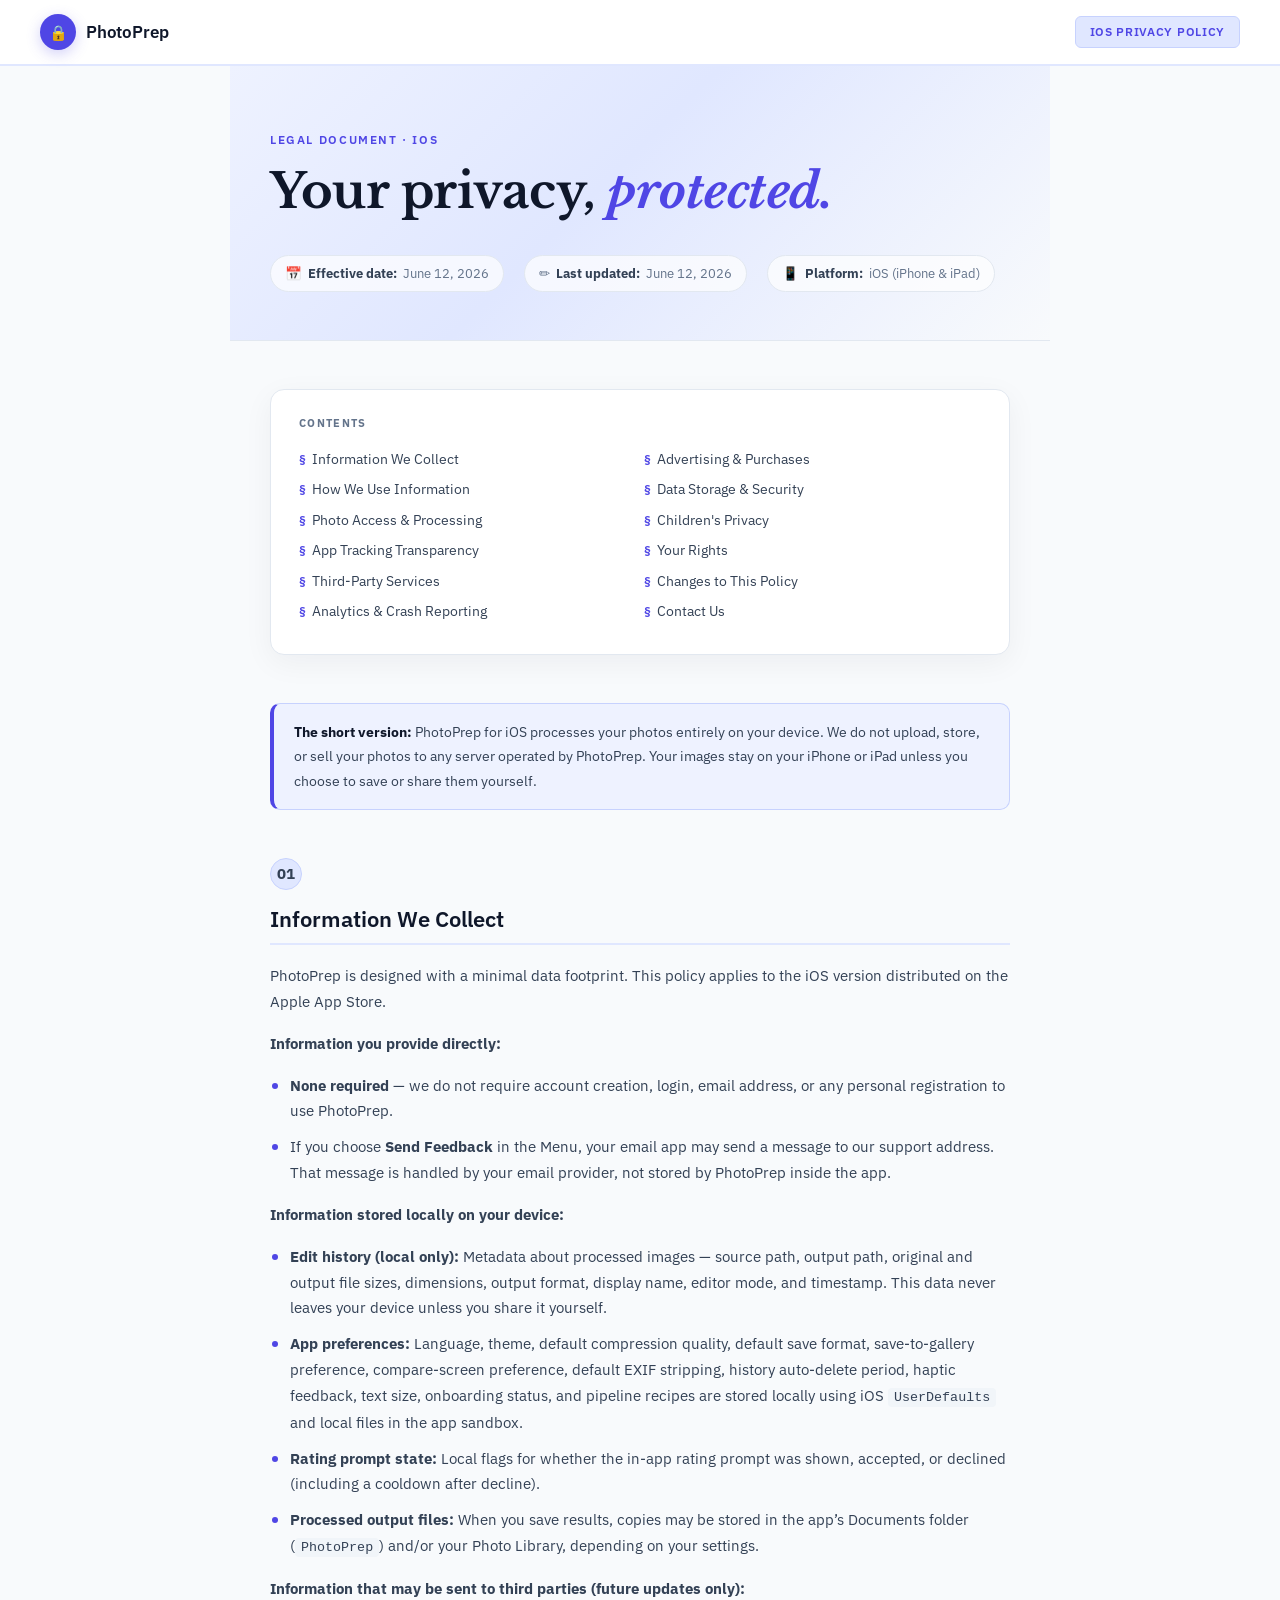
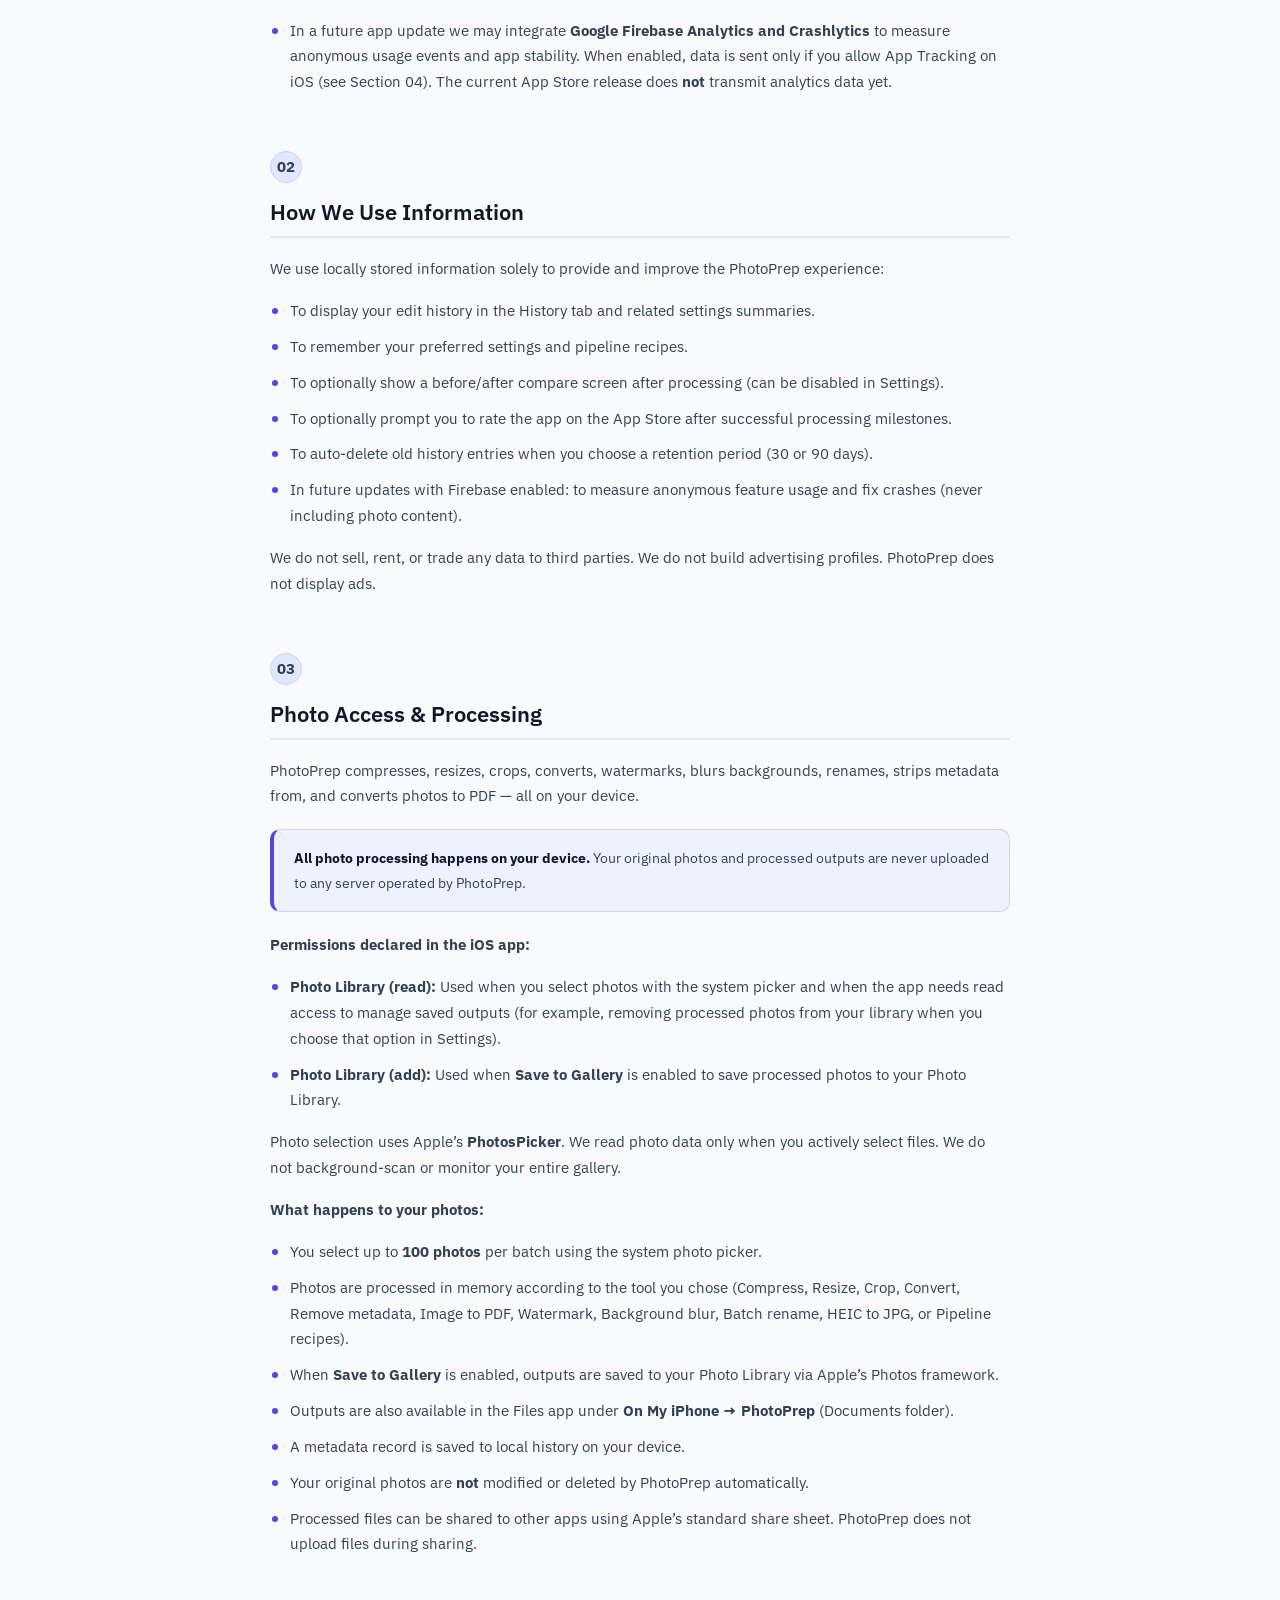
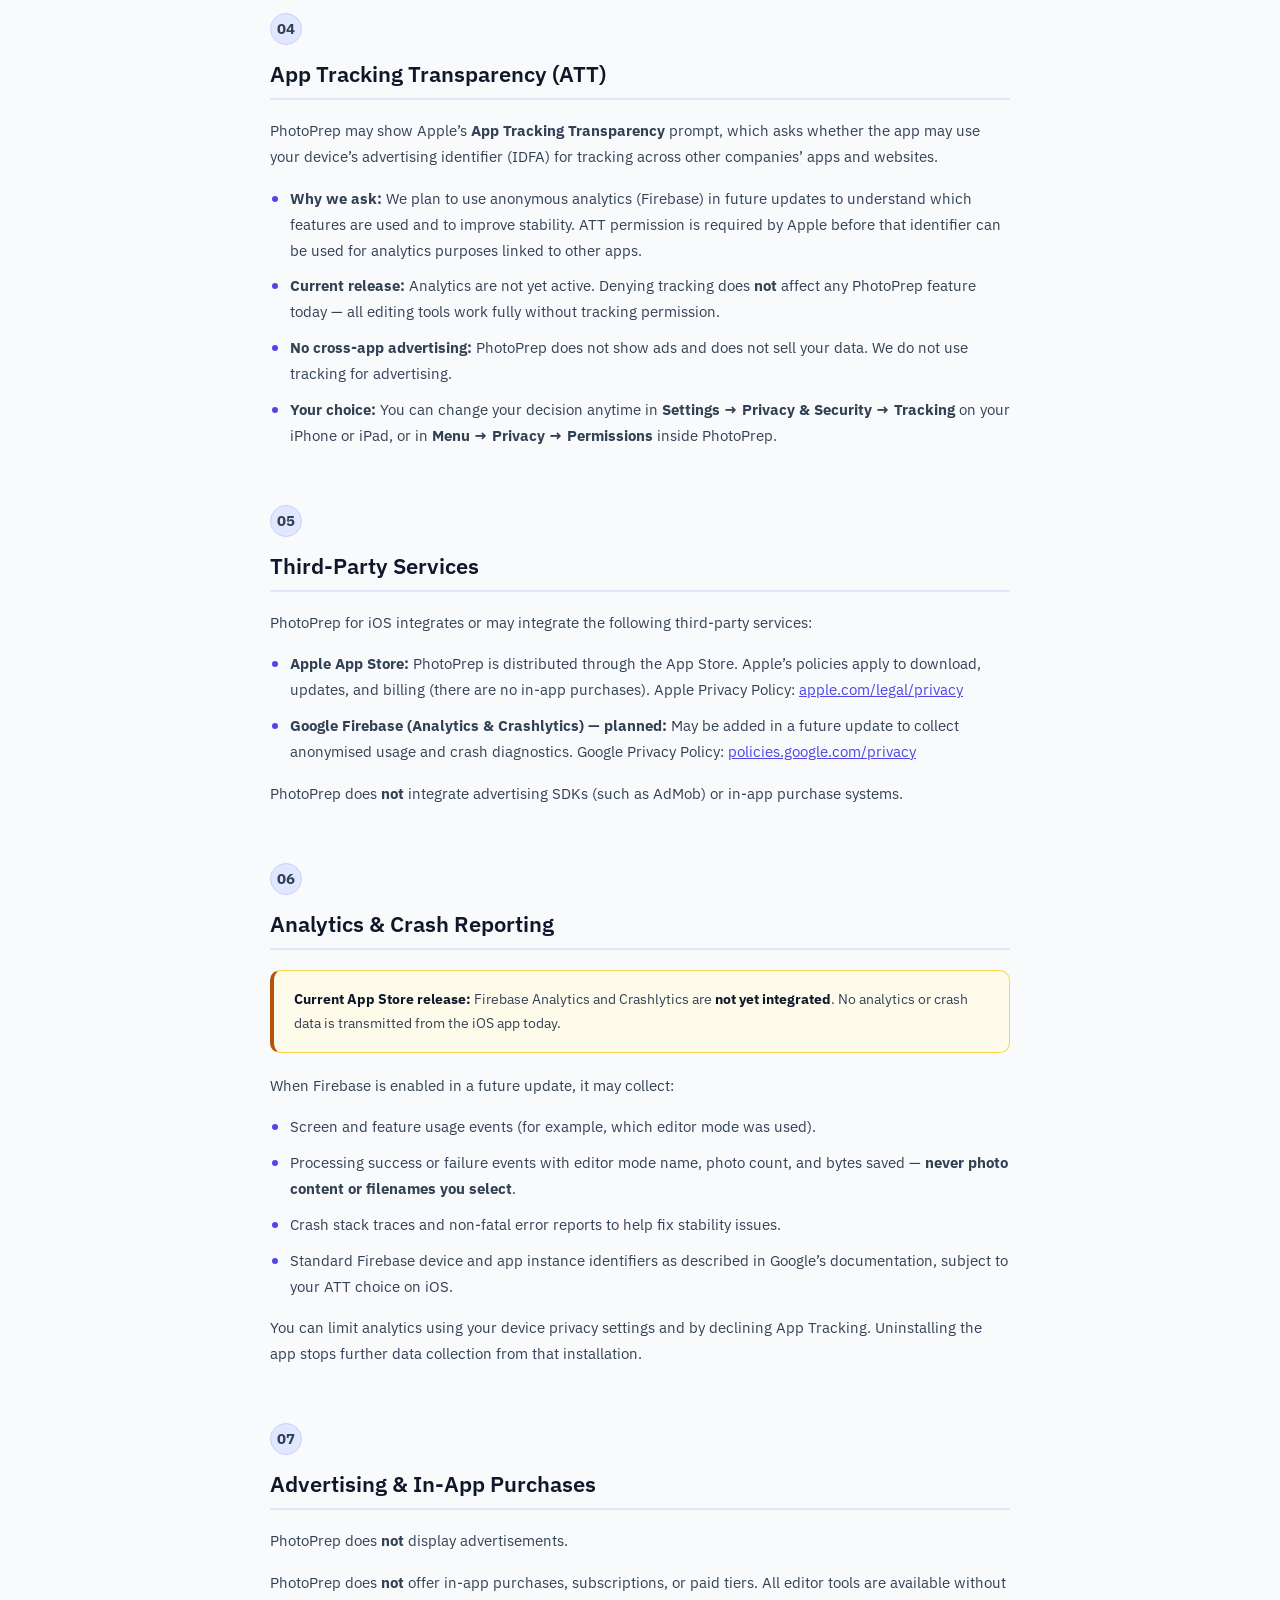
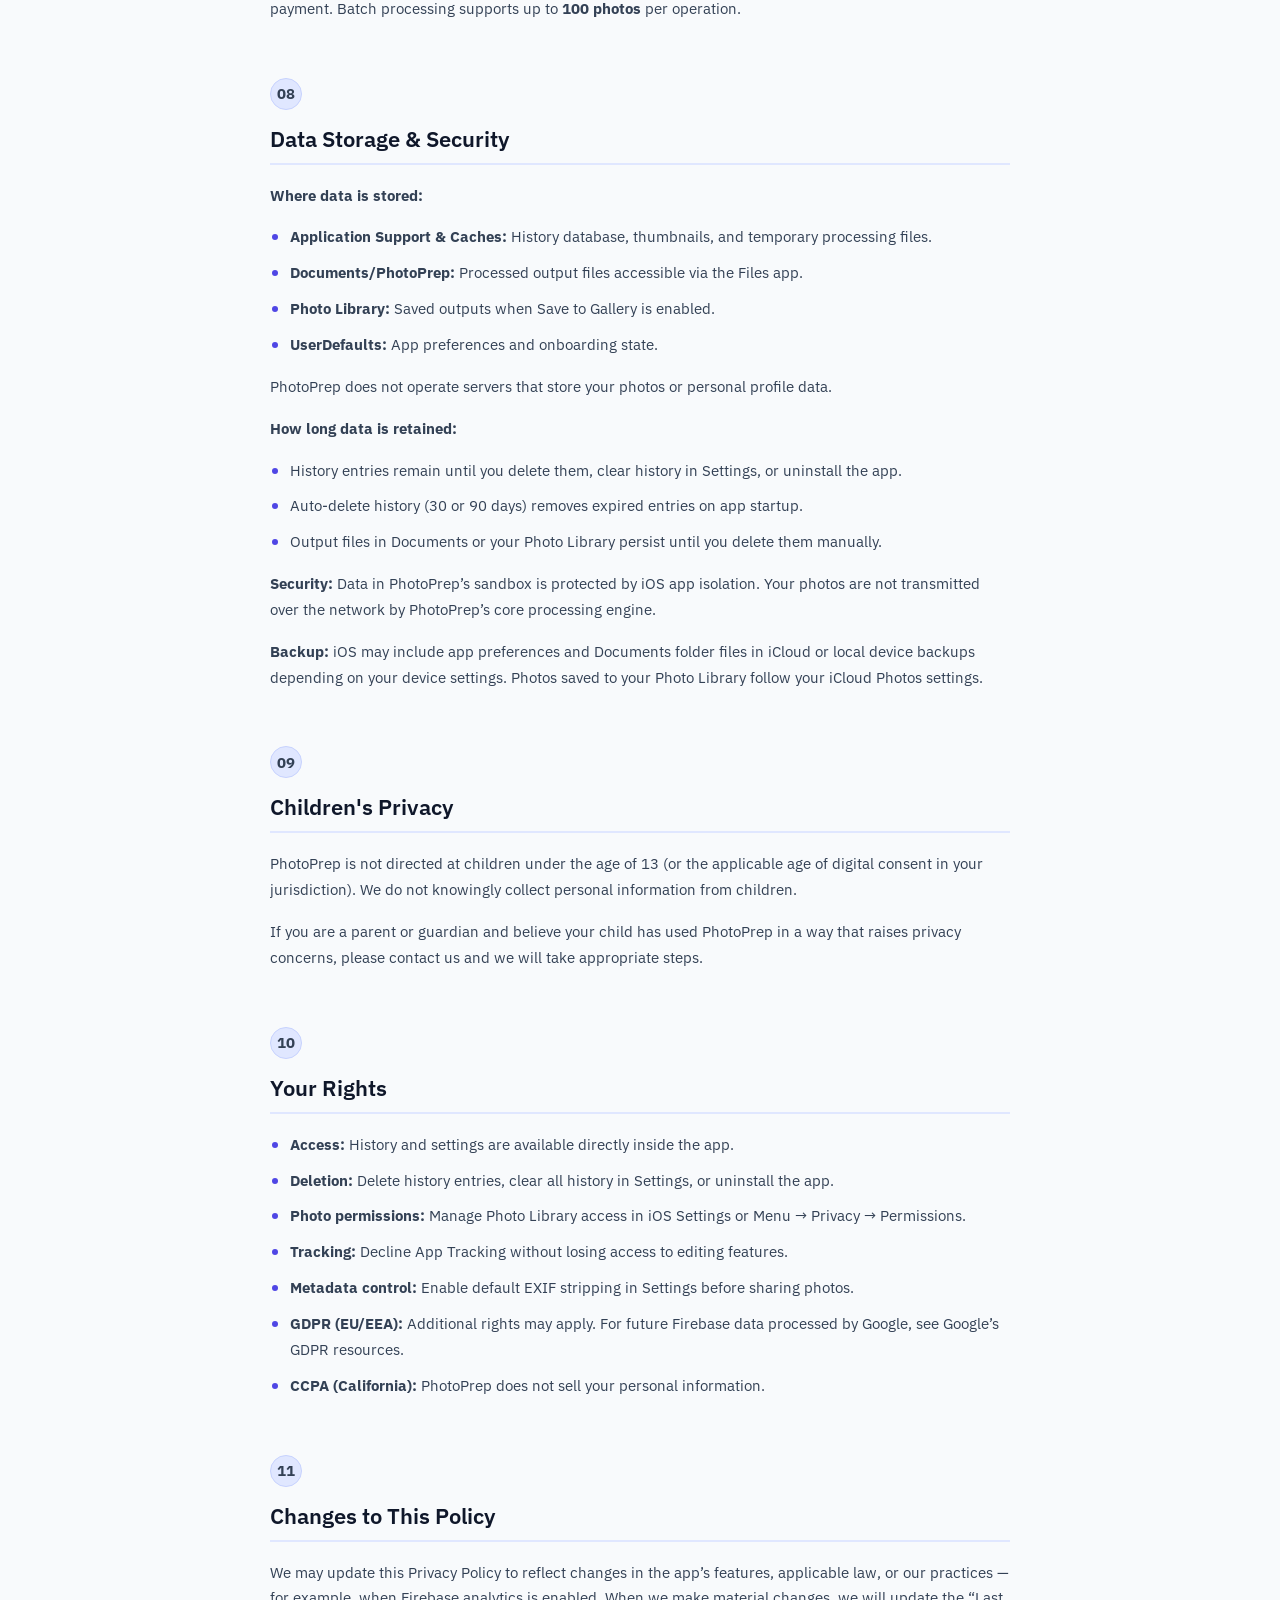
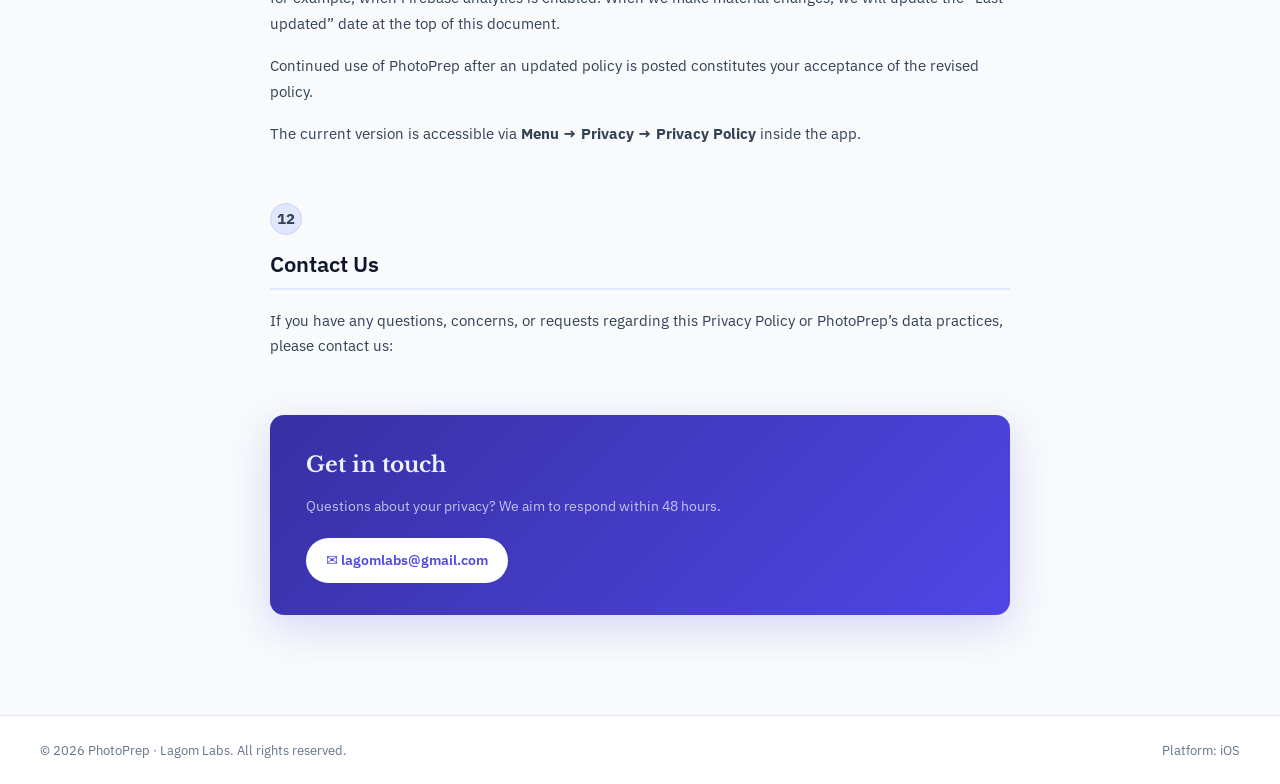
==== photoprep-ios-privacy-policy.html @ 818d5449 "Add PhotoPrep iOS privacy policy for GitHub Pages. Public legal docs repo so App Store reviewers can" ====
<!DOCTYPE html>
<html lang="en">
<head>
<meta charset="UTF-8">
<meta name="viewport" content="width=device-width, initial-scale=1.0">
<title>Privacy Policy — PhotoPrep (iOS)</title>
<link rel="preconnect" href="https://fonts.googleapis.com">
<link href="https://fonts.googleapis.com/css2?family=Libre+Baskerville:ital,wght@0,400;0,700;1,400&family=IBM+Plex+Sans:wght@300;400;500;600&display=swap" rel="stylesheet">
<style>
  :root {
    --ink:       #0f172a;
    --ink-mid:   #334155;
    --ink-soft:  #64748b;
    --paper:     #f8fafc;
    --paper-mid: #ffffff;
    --accent:    #4f46e5;
    --accent-soft: #e0e7ff;
    --accent-2:  #b45309;
    --rule:      #e2e8f0;
    --hero-bg:   linear-gradient(135deg, #eef2ff 0%, #e0e7ff 45%, #f8fafc 100%);
    --serif: 'Libre Baskerville', Georgia, serif;
    --sans:  'IBM Plex Sans', system-ui, sans-serif;
  }

  *, *::before, *::after { box-sizing: border-box; margin: 0; padding: 0; }
  html { scroll-behavior: smooth; }
  body {
    font-family: var(--sans);
    background: var(--paper);
    color: var(--ink);
    line-height: 1.7;
    font-size: 16px;
    overflow-x: hidden;
  }

  header {
    position: sticky; top: 0; z-index: 100;
    background: rgba(255,255,255,0.94);
    backdrop-filter: blur(10px);
    border-bottom: 2px solid var(--accent-soft);
    padding: 14px 40px;
    display: flex; align-items: center; justify-content: space-between;
  }

  .logo {
    display: flex; align-items: center; gap: 10px;
    text-decoration: none; color: var(--ink);
  }
  .logo-mark {
    width: 36px; height: 36px; border-radius: 50%;
    background: var(--accent);
    display: flex; align-items: center; justify-content: center;
    color: #fff; font-size: 15px; line-height: 1;
    box-shadow: 0 4px 14px rgba(79, 70, 229, 0.25);
  }
  .logo-text {
    font-size: 1.05rem;
    font-weight: 600;
    letter-spacing: -.01em;
  }
  .doc-badge {
    font-size: .72rem;
    font-weight: 600;
    letter-spacing: .06em;
    text-transform: uppercase;
    color: var(--accent);
    background: var(--accent-soft);
    border: 1px solid #c7d2fe;
    padding: 5px 14px;
    border-radius: 6px;
  }

  .hero {
    padding: 64px 40px 48px;
    max-width: 820px;
    margin: 0 auto;
    background: var(--hero-bg);
    border-bottom: 1px solid var(--rule);
  }
  .hero-eyebrow {
    font-size: .72rem;
    font-weight: 600;
    letter-spacing: .14em;
    text-transform: uppercase;
    color: var(--accent);
    margin-bottom: 14px;
  }
  .hero h1 {
    font-family: var(--serif);
    font-size: clamp(2rem, 4.5vw, 3rem);
    line-height: 1.15;
    letter-spacing: -.01em;
    color: var(--ink);
    margin-bottom: 18px;
    max-width: 20ch;
  }
  .hero h1 em { font-style: italic; color: var(--accent); }
  .hero-meta {
    display: flex; gap: 20px; flex-wrap: wrap;
    font-size: .84rem;
    color: var(--ink-soft);
    padding-top: 18px;
    margin-top: 8px;
  }
  .hero-meta span {
    display: flex; align-items: center; gap: 6px;
    background: rgba(255,255,255,0.7);
    border: 1px solid var(--rule);
    border-radius: 999px;
    padding: 6px 14px;
  }
  .hero-meta strong { color: var(--ink-mid); }

  .page-wrap {
    max-width: 820px;
    margin: 0 auto;
    padding: 48px 40px 100px;
  }

  .quick-nav {
    background: var(--paper-mid);
    border: 1px solid var(--rule);
    border-radius: 14px;
    padding: 24px 28px;
    margin-bottom: 48px;
    box-shadow: 0 8px 30px rgba(15, 23, 42, 0.05);
  }
  .quick-nav-title {
    font-size: .7rem;
    font-weight: 700;
    letter-spacing: .12em;
    text-transform: uppercase;
    color: var(--ink-soft);
    margin-bottom: 14px;
  }
  .quick-nav ol { list-style: none; columns: 2; gap: 8px; }
  .quick-nav li { margin-bottom: 6px; }
  .quick-nav a {
    font-size: .9rem;
    color: var(--ink-mid);
    text-decoration: none;
    display: flex; align-items: center; gap: 6px;
  }
  .quick-nav a::before {
    content: '§';
    font-size: .75rem;
    font-weight: 700;
    color: var(--accent);
  }
  .quick-nav a:hover { color: var(--accent); }

  .section { margin-bottom: 56px; }
  .section-number {
    display: inline-flex;
    align-items: center;
    justify-content: center;
    width: 2rem; height: 2rem;
    border-radius: 50%;
    font-size: .72rem;
    font-weight: 700;
    color: var(--accent);
    background: var(--accent-soft);
    border: 1px solid #c7d2fe;
    margin-bottom: 12px;
  }
  .section h2 {
    font-size: 1.35rem;
    font-weight: 600;
    line-height: 1.25;
    margin-bottom: 18px;
    color: var(--ink);
    padding-bottom: 10px;
    border-bottom: 2px solid var(--accent-soft);
  }
  .section p {
    color: var(--ink-mid);
    margin-bottom: 16px;
    font-size: .95rem;
  }
  .section ul, .section ol {
    margin: 12px 0 16px 0;
    padding-left: 0;
    list-style: none;
  }
  .section ul li, .section ol li {
    position: relative;
    padding-left: 20px;
    margin-bottom: 10px;
    color: var(--ink-mid);
    font-size: .95rem;
  }
  .section ul li::before {
    content: '';
    position: absolute; left: 2px; top: 10px;
    width: 6px; height: 6px;
    background: var(--accent);
    border-radius: 50%;
  }
  .section code {
    background: #f1f5f9;
    padding: 2px 6px;
    border-radius: 4px;
    font-size: 0.88em;
    word-break: break-word;
  }
  .section a { color: var(--accent); }

  .callout {
    border: 1px solid #c7d2fe;
    border-left: 4px solid var(--accent);
    background: #eef2ff;
    border-radius: 10px;
    padding: 16px 20px;
    margin: 20px 0;
  }
  .callout p { margin: 0; font-size: .9rem; color: var(--ink-mid); }
  .callout strong { color: var(--ink); }
  .callout-warn {
    border-color: #fcd34d;
    border-left-color: var(--accent-2);
    background: #fffbeb;
  }

  .contact-card {
    background: linear-gradient(135deg, #3730a3 0%, #4f46e5 100%);
    color: #eef2ff;
    border-radius: 14px;
    padding: 32px 36px;
    margin-top: 48px;
    box-shadow: 0 12px 40px rgba(79, 70, 229, 0.2);
  }
  .contact-card h3 {
    font-family: var(--serif);
    font-size: 1.35rem;
    margin-bottom: 10px;
  }
  .contact-card p { color: rgba(238,242,255,.75); font-size: .9rem; margin-bottom: 20px; }
  .contact-card a {
    display: inline-flex; align-items: center; gap: 8px;
    background: #fff;
    color: var(--accent);
    text-decoration: none;
    padding: 10px 20px;
    border-radius: 999px;
    font-weight: 600; font-size: .9rem;
  }

  footer {
    border-top: 1px solid var(--rule);
    background: #fff;
    padding: 24px 40px;
    display: flex; align-items: center; justify-content: space-between;
    flex-wrap: wrap; gap: 12px;
    font-size: .8rem;
    color: var(--ink-soft);
  }
  footer a { color: var(--accent); text-decoration: none; font-weight: 500; }

  @media (max-width: 600px) {
    header, .hero, footer { padding-left: 20px; padding-right: 20px; }
    .page-wrap { padding: 0 20px 80px; }
    .quick-nav ol { columns: 1; }
  }
</style>
</head>
<body>

<header>
  <a class="logo" href="index.html">
    <div class="logo-mark" aria-hidden="true">🔒</div>
    <span class="logo-text">PhotoPrep</span>
  </a>
  <span class="doc-badge">iOS Privacy Policy</span>
</header>

<div class="hero">
  <p class="hero-eyebrow">Legal Document · iOS</p>
  <h1>Your privacy, <em>protected.</em></h1>
  <div class="hero-meta">
    <span>📅 <strong>Effective date:</strong> June 12, 2026</span>
    <span>✏️ <strong>Last updated:</strong> June 12, 2026</span>
    <span>📱 <strong>Platform:</strong> iOS (iPhone &amp; iPad)</span>
  </div>
</div>

<div class="page-wrap">

  <nav class="quick-nav" aria-label="Page contents">
    <p class="quick-nav-title">Contents</p>
    <ol>
      <li><a href="#s1">Information We Collect</a></li>
      <li><a href="#s2">How We Use Information</a></li>
      <li><a href="#s3">Photo Access &amp; Processing</a></li>
      <li><a href="#s4">App Tracking Transparency</a></li>
      <li><a href="#s5">Third-Party Services</a></li>
      <li><a href="#s6">Analytics &amp; Crash Reporting</a></li>
      <li><a href="#s7">Advertising &amp; Purchases</a></li>
      <li><a href="#s8">Data Storage &amp; Security</a></li>
      <li><a href="#s9">Children's Privacy</a></li>
      <li><a href="#s10">Your Rights</a></li>
      <li><a href="#s11">Changes to This Policy</a></li>
      <li><a href="#s12">Contact Us</a></li>
    </ol>
  </nav>

  <div class="callout" style="margin-bottom:48px">
    <p><strong>The short version:</strong> PhotoPrep for iOS processes your photos entirely on your device. We do not upload, store, or sell your photos to any server operated by PhotoPrep. Your images stay on your iPhone or iPad unless you choose to save or share them yourself.</p>
  </div>

  <section class="section" id="s1">
    <p class="section-number">01</p>
    <h2>Information We Collect</h2>
    <p>PhotoPrep is designed with a minimal data footprint. This policy applies to the iOS version distributed on the Apple App Store.</p>

    <p><strong>Information you provide directly:</strong></p>
    <ul>
      <li><strong>None required</strong> — we do not require account creation, login, email address, or any personal registration to use PhotoPrep.</li>
      <li>If you choose <strong>Send Feedback</strong> in the Menu, your email app may send a message to our support address. That message is handled by your email provider, not stored by PhotoPrep inside the app.</li>
    </ul>

    <p><strong>Information stored locally on your device:</strong></p>
    <ul>
      <li><strong>Edit history (local only):</strong> Metadata about processed images — source path, output path, original and output file sizes, dimensions, output format, display name, editor mode, and timestamp. This data never leaves your device unless you share it yourself.</li>
      <li><strong>App preferences:</strong> Language, theme, default compression quality, default save format, save-to-gallery preference, compare-screen preference, default EXIF stripping, history auto-delete period, haptic feedback, text size, onboarding status, and pipeline recipes are stored locally using iOS <code>UserDefaults</code> and local files in the app sandbox.</li>
      <li><strong>Rating prompt state:</strong> Local flags for whether the in-app rating prompt was shown, accepted, or declined (including a cooldown after decline).</li>
      <li><strong>Processed output files:</strong> When you save results, copies may be stored in the app’s Documents folder (<code>PhotoPrep</code>) and/or your Photo Library, depending on your settings.</li>
    </ul>

    <p><strong>Information that may be sent to third parties (future updates only):</strong></p>
    <ul>
      <li>In a future app update we may integrate <strong>Google Firebase Analytics and Crashlytics</strong> to measure anonymous usage events and app stability. When enabled, data is sent only if you allow App Tracking on iOS (see Section 04). The current App Store release does <strong>not</strong> transmit analytics data yet.</li>
    </ul>
  </section>

  <section class="section" id="s2">
    <p class="section-number">02</p>
    <h2>How We Use Information</h2>
    <p>We use locally stored information solely to provide and improve the PhotoPrep experience:</p>
    <ul>
      <li>To display your edit history in the History tab and related settings summaries.</li>
      <li>To remember your preferred settings and pipeline recipes.</li>
      <li>To optionally show a before/after compare screen after processing (can be disabled in Settings).</li>
      <li>To optionally prompt you to rate the app on the App Store after successful processing milestones.</li>
      <li>To auto-delete old history entries when you choose a retention period (30 or 90 days).</li>
      <li>In future updates with Firebase enabled: to measure anonymous feature usage and fix crashes (never including photo content).</li>
    </ul>
    <p>We do not sell, rent, or trade any data to third parties. We do not build advertising profiles. PhotoPrep does not display ads.</p>
  </section>

  <section class="section" id="s3">
    <p class="section-number">03</p>
    <h2>Photo Access &amp; Processing</h2>
    <p>PhotoPrep compresses, resizes, crops, converts, watermarks, blurs backgrounds, renames, strips metadata from, and converts photos to PDF — all on your device.</p>

    <div class="callout">
      <p><strong>All photo processing happens on your device.</strong> Your original photos and processed outputs are never uploaded to any server operated by PhotoPrep.</p>
    </div>

    <p><strong>Permissions declared in the iOS app:</strong></p>
    <ul>
      <li><strong>Photo Library (read):</strong> Used when you select photos with the system picker and when the app needs read access to manage saved outputs (for example, removing processed photos from your library when you choose that option in Settings).</li>
      <li><strong>Photo Library (add):</strong> Used when <strong>Save to Gallery</strong> is enabled to save processed photos to your Photo Library.</li>
    </ul>
    <p>Photo selection uses Apple’s <strong>PhotosPicker</strong>. We read photo data only when you actively select files. We do not background-scan or monitor your entire gallery.</p>

    <p><strong>What happens to your photos:</strong></p>
    <ul>
      <li>You select up to <strong>100 photos</strong> per batch using the system photo picker.</li>
      <li>Photos are processed in memory according to the tool you chose (Compress, Resize, Crop, Convert, Remove metadata, Image to PDF, Watermark, Background blur, Batch rename, HEIC to JPG, or Pipeline recipes).</li>
      <li>When <strong>Save to Gallery</strong> is enabled, outputs are saved to your Photo Library via Apple’s Photos framework.</li>
      <li>Outputs are also available in the Files app under <strong>On My iPhone → PhotoPrep</strong> (Documents folder).</li>
      <li>A metadata record is saved to local history on your device.</li>
      <li>Your original photos are <strong>not</strong> modified or deleted by PhotoPrep automatically.</li>
      <li>Processed files can be shared to other apps using Apple’s standard share sheet. PhotoPrep does not upload files during sharing.</li>
    </ul>
  </section>

  <section class="section" id="s4">
    <p class="section-number">04</p>
    <h2>App Tracking Transparency (ATT)</h2>
    <p>PhotoPrep may show Apple’s <strong>App Tracking Transparency</strong> prompt, which asks whether the app may use your device’s advertising identifier (IDFA) for tracking across other companies’ apps and websites.</p>
    <ul>
      <li><strong>Why we ask:</strong> We plan to use anonymous analytics (Firebase) in future updates to understand which features are used and to improve stability. ATT permission is required by Apple before that identifier can be used for analytics purposes linked to other apps.</li>
      <li><strong>Current release:</strong> Analytics are not yet active. Denying tracking does <strong>not</strong> affect any PhotoPrep feature today — all editing tools work fully without tracking permission.</li>
      <li><strong>No cross-app advertising:</strong> PhotoPrep does not show ads and does not sell your data. We do not use tracking for advertising.</li>
      <li><strong>Your choice:</strong> You can change your decision anytime in <strong>Settings → Privacy &amp; Security → Tracking</strong> on your iPhone or iPad, or in <strong>Menu → Privacy → Permissions</strong> inside PhotoPrep.</li>
    </ul>
  </section>

  <section class="section" id="s5">
    <p class="section-number">05</p>
    <h2>Third-Party Services</h2>
    <p>PhotoPrep for iOS integrates or may integrate the following third-party services:</p>
    <ul>
      <li><strong>Apple App Store:</strong> PhotoPrep is distributed through the App Store. Apple’s policies apply to download, updates, and billing (there are no in-app purchases). Apple Privacy Policy: <a href="https://www.apple.com/legal/privacy/" target="_blank" rel="noopener">apple.com/legal/privacy</a></li>
      <li><strong>Google Firebase (Analytics &amp; Crashlytics) — planned:</strong> May be added in a future update to collect anonymised usage and crash diagnostics. Google Privacy Policy: <a href="https://policies.google.com/privacy" target="_blank" rel="noopener">policies.google.com/privacy</a></li>
    </ul>
    <p>PhotoPrep does <strong>not</strong> integrate advertising SDKs (such as AdMob) or in-app purchase systems.</p>
  </section>

  <section class="section" id="s6">
    <p class="section-number">06</p>
    <h2>Analytics &amp; Crash Reporting</h2>
    <div class="callout callout-warn">
      <p><strong>Current App Store release:</strong> Firebase Analytics and Crashlytics are <strong>not yet integrated</strong>. No analytics or crash data is transmitted from the iOS app today.</p>
    </div>
    <p>When Firebase is enabled in a future update, it may collect:</p>
    <ul>
      <li>Screen and feature usage events (for example, which editor mode was used).</li>
      <li>Processing success or failure events with editor mode name, photo count, and bytes saved — <strong>never photo content or filenames you select</strong>.</li>
      <li>Crash stack traces and non-fatal error reports to help fix stability issues.</li>
      <li>Standard Firebase device and app instance identifiers as described in Google’s documentation, subject to your ATT choice on iOS.</li>
    </ul>
    <p>You can limit analytics using your device privacy settings and by declining App Tracking. Uninstalling the app stops further data collection from that installation.</p>
  </section>

  <section class="section" id="s7">
    <p class="section-number">07</p>
    <h2>Advertising &amp; In-App Purchases</h2>
    <p>PhotoPrep does <strong>not</strong> display advertisements.</p>
    <p>PhotoPrep does <strong>not</strong> offer in-app purchases, subscriptions, or paid tiers. All editor tools are available without payment. Batch processing supports up to <strong>100 photos</strong> per operation.</p>
  </section>

  <section class="section" id="s8">
    <p class="section-number">08</p>
    <h2>Data Storage &amp; Security</h2>
    <p><strong>Where data is stored:</strong></p>
    <ul>
      <li><strong>Application Support &amp; Caches:</strong> History database, thumbnails, and temporary processing files.</li>
      <li><strong>Documents/PhotoPrep:</strong> Processed output files accessible via the Files app.</li>
      <li><strong>Photo Library:</strong> Saved outputs when Save to Gallery is enabled.</li>
      <li><strong>UserDefaults:</strong> App preferences and onboarding state.</li>
    </ul>
    <p>PhotoPrep does not operate servers that store your photos or personal profile data.</p>

    <p><strong>How long data is retained:</strong></p>
    <ul>
      <li>History entries remain until you delete them, clear history in Settings, or uninstall the app.</li>
      <li>Auto-delete history (30 or 90 days) removes expired entries on app startup.</li>
      <li>Output files in Documents or your Photo Library persist until you delete them manually.</li>
    </ul>

    <p><strong>Security:</strong> Data in PhotoPrep’s sandbox is protected by iOS app isolation. Your photos are not transmitted over the network by PhotoPrep’s core processing engine.</p>

    <p><strong>Backup:</strong> iOS may include app preferences and Documents folder files in iCloud or local device backups depending on your device settings. Photos saved to your Photo Library follow your iCloud Photos settings.</p>
  </section>

  <section class="section" id="s9">
    <p class="section-number">09</p>
    <h2>Children's Privacy</h2>
    <p>PhotoPrep is not directed at children under the age of 13 (or the applicable age of digital consent in your jurisdiction). We do not knowingly collect personal information from children.</p>
    <p>If you are a parent or guardian and believe your child has used PhotoPrep in a way that raises privacy concerns, please contact us and we will take appropriate steps.</p>
  </section>

  <section class="section" id="s10">
    <p class="section-number">10</p>
    <h2>Your Rights</h2>
    <ul>
      <li><strong>Access:</strong> History and settings are available directly inside the app.</li>
      <li><strong>Deletion:</strong> Delete history entries, clear all history in Settings, or uninstall the app.</li>
      <li><strong>Photo permissions:</strong> Manage Photo Library access in iOS Settings or Menu → Privacy → Permissions.</li>
      <li><strong>Tracking:</strong> Decline App Tracking without losing access to editing features.</li>
      <li><strong>Metadata control:</strong> Enable default EXIF stripping in Settings before sharing photos.</li>
      <li><strong>GDPR (EU/EEA):</strong> Additional rights may apply. For future Firebase data processed by Google, see Google’s GDPR resources.</li>
      <li><strong>CCPA (California):</strong> PhotoPrep does not sell your personal information.</li>
    </ul>
  </section>

  <section class="section" id="s11">
    <p class="section-number">11</p>
    <h2>Changes to This Policy</h2>
    <p>We may update this Privacy Policy to reflect changes in the app’s features, applicable law, or our practices — for example, when Firebase analytics is enabled. When we make material changes, we will update the “Last updated” date at the top of this document.</p>
    <p>Continued use of PhotoPrep after an updated policy is posted constitutes your acceptance of the revised policy.</p>
    <p>The current version is accessible via <strong>Menu → Privacy → Privacy Policy</strong> inside the app.</p>
  </section>

  <section class="section" id="s12">
    <p class="section-number">12</p>
    <h2>Contact Us</h2>
    <p>If you have any questions, concerns, or requests regarding this Privacy Policy or PhotoPrep’s data practices, please contact us:</p>
  </section>

  <div class="contact-card">
    <h3>Get in touch</h3>
    <p>Questions about your privacy? We aim to respond within 48 hours.</p>
    <a href="mailto:lagomlabs@gmail.com">✉️ lagomlabs@gmail.com</a>
  </div>

</div>

<footer>
  <span>© 2026 PhotoPrep · Lagom Labs. All rights reserved.</span>
  <span>Platform: iOS</span>
</footer>

</body>
</html>
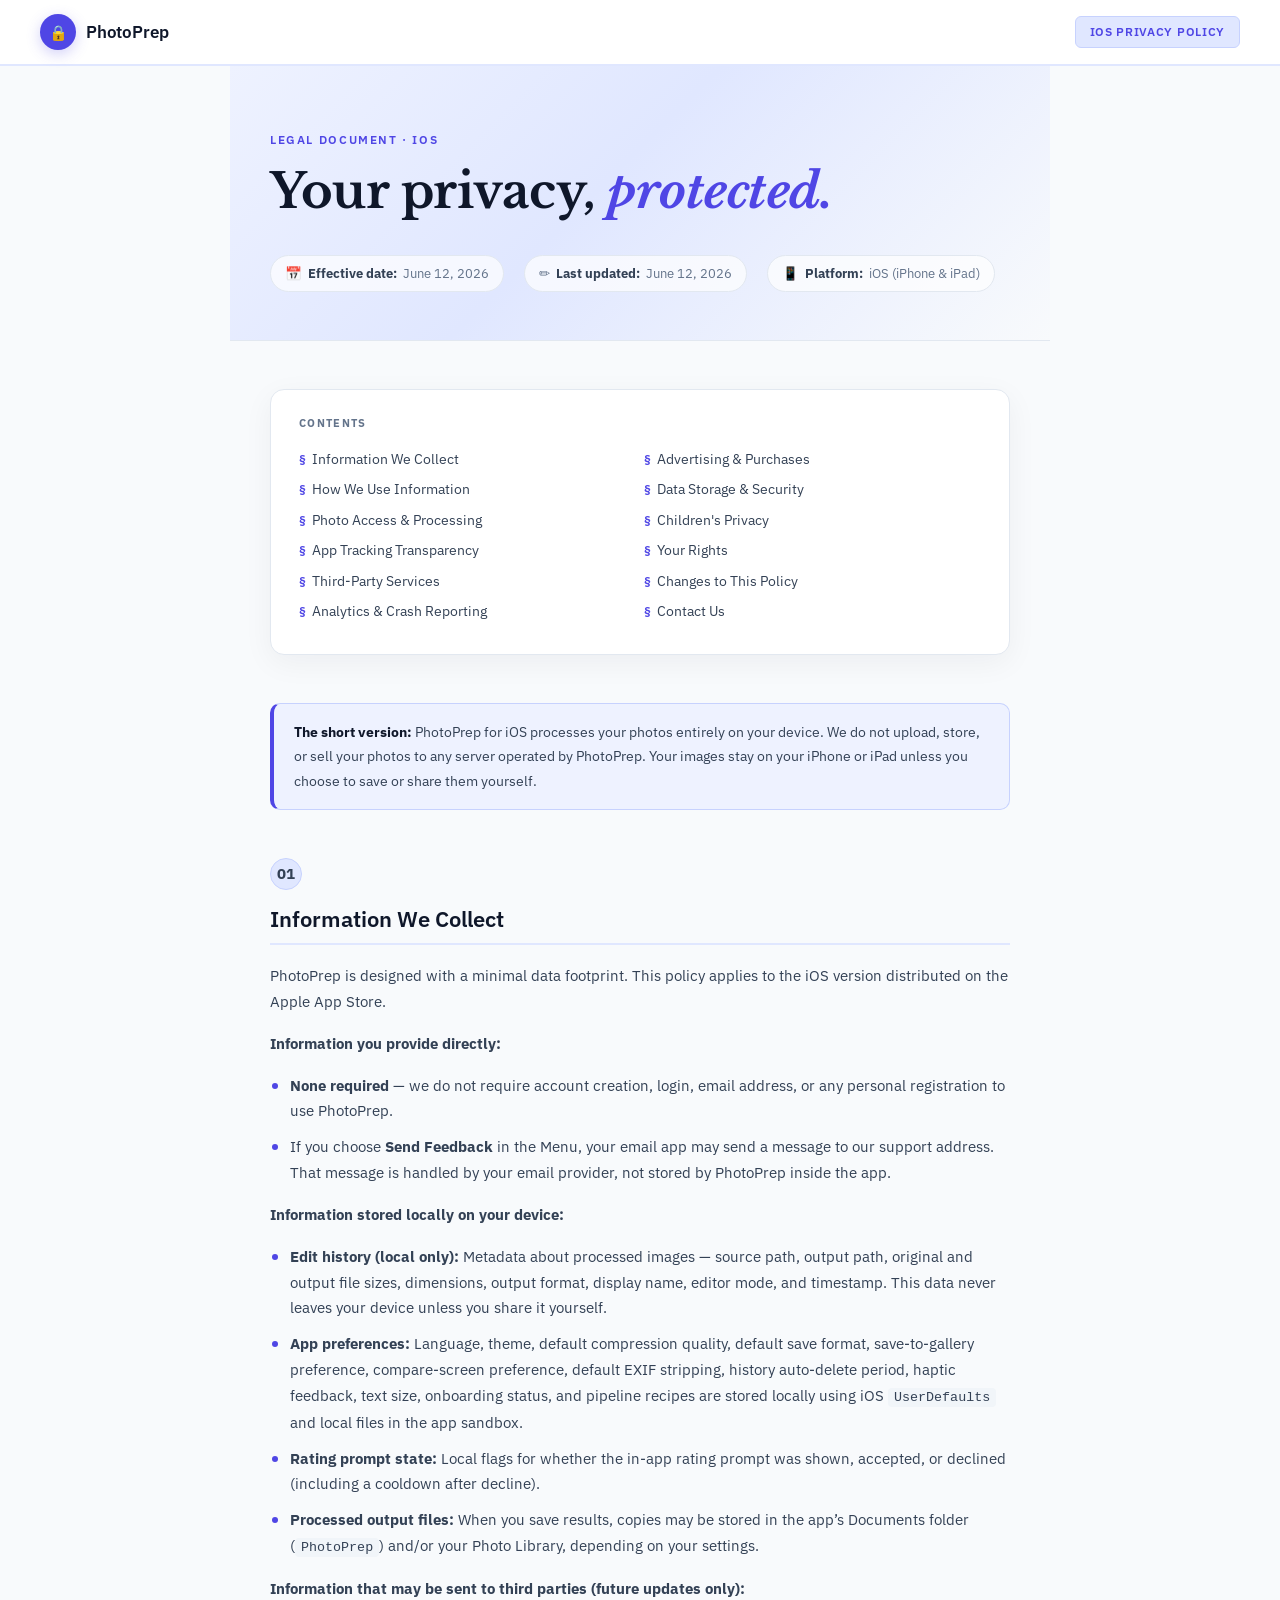
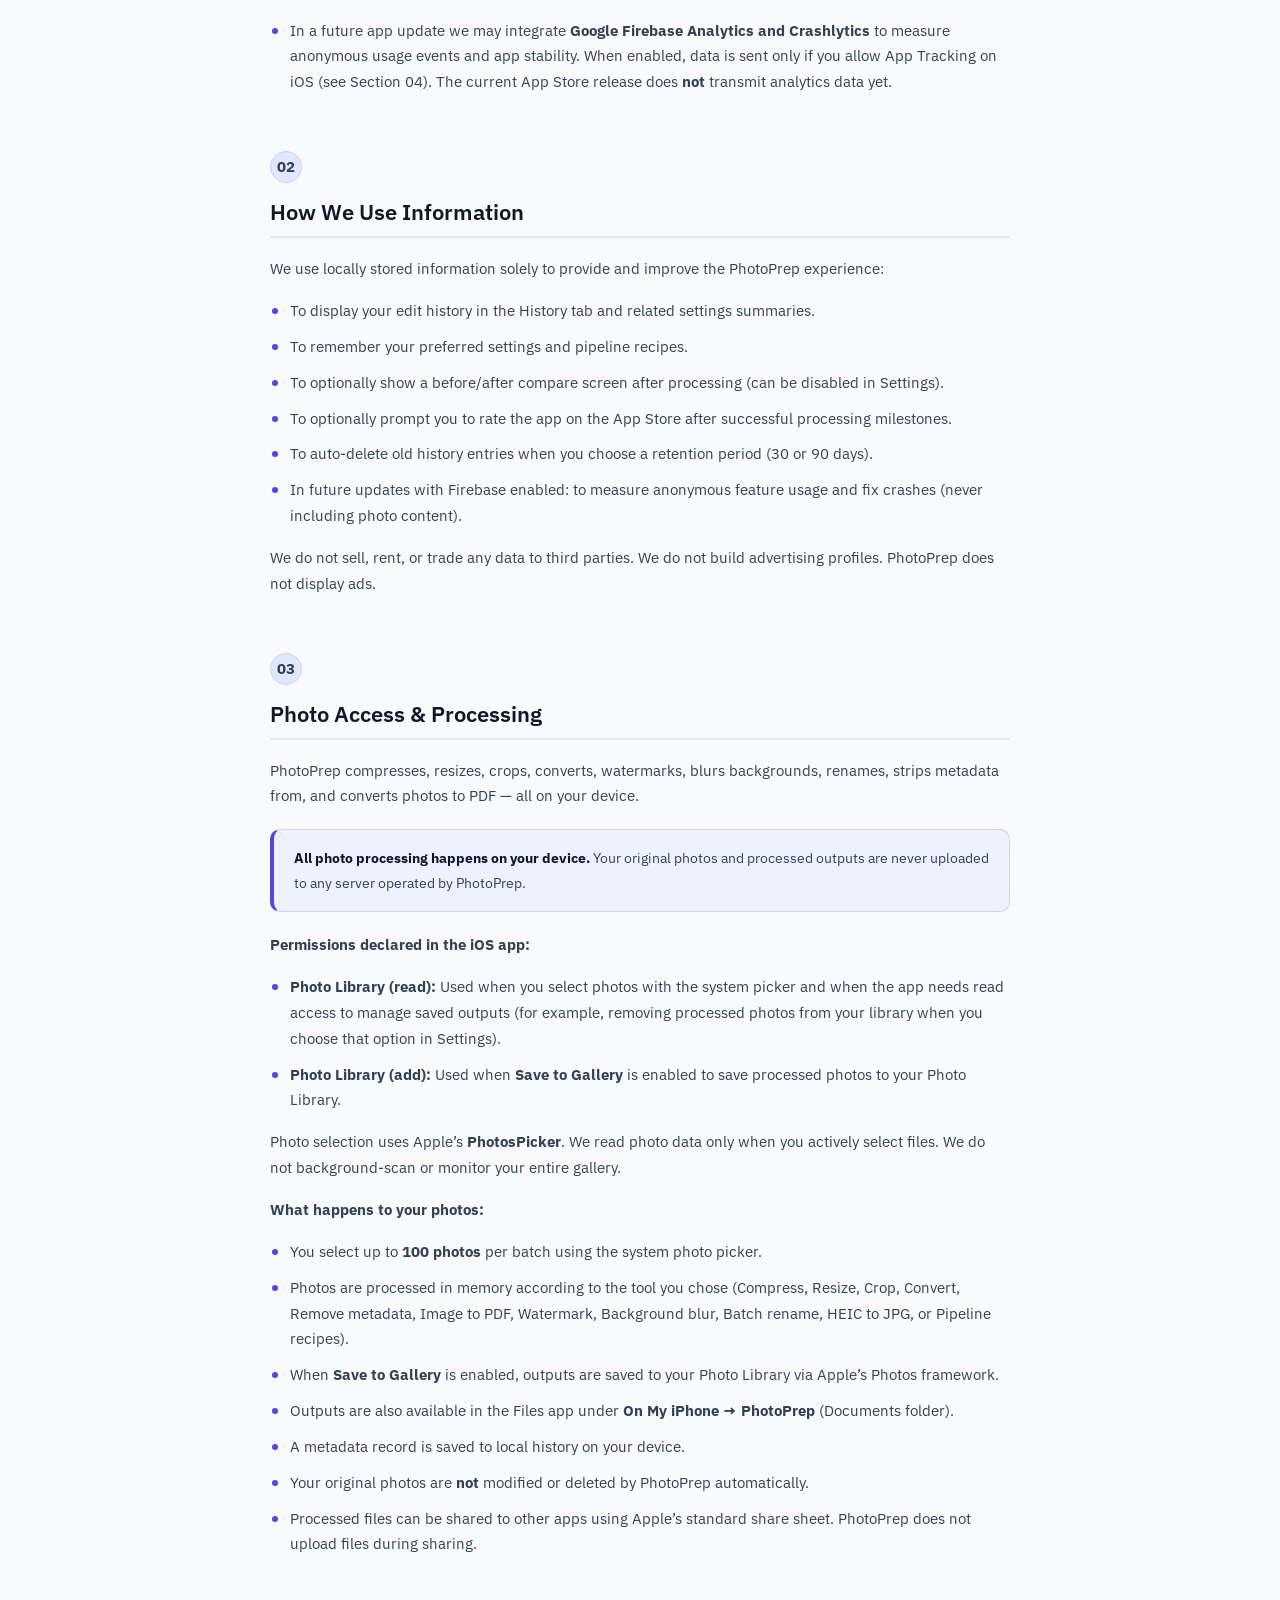
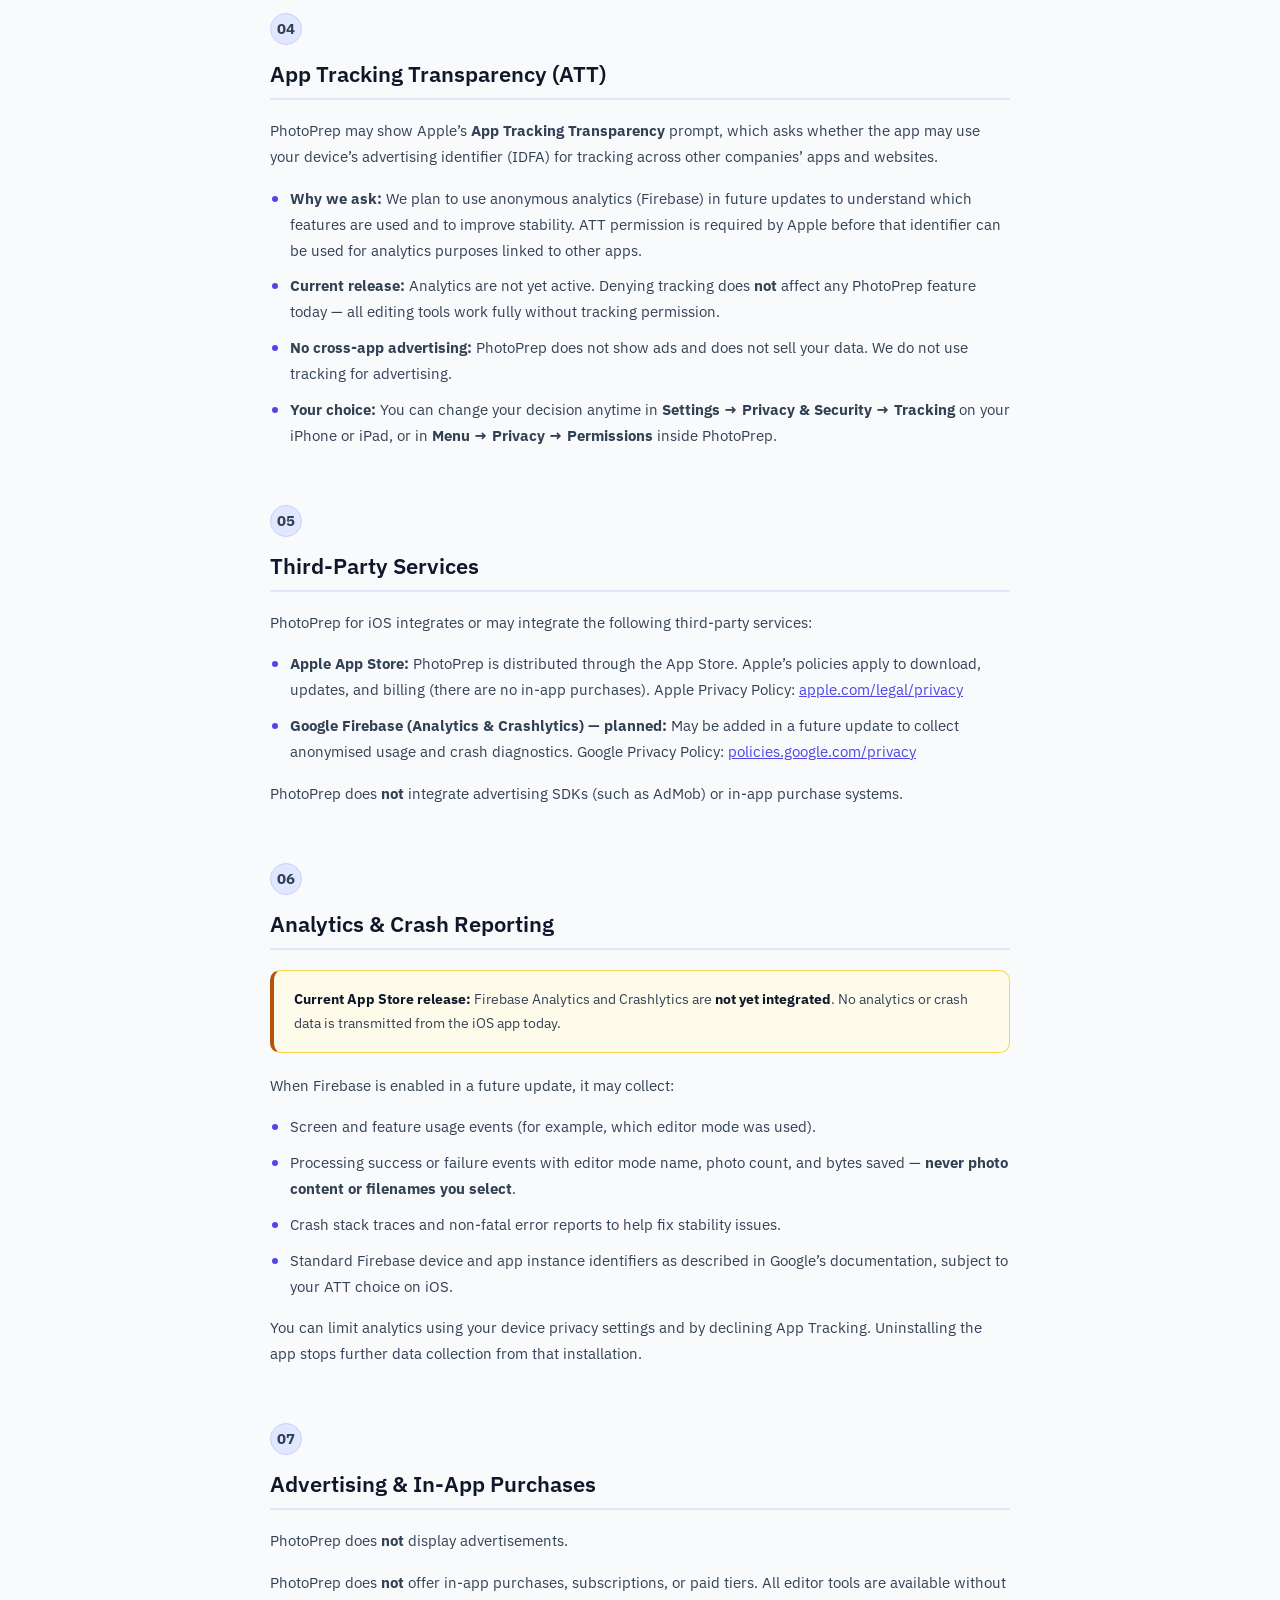
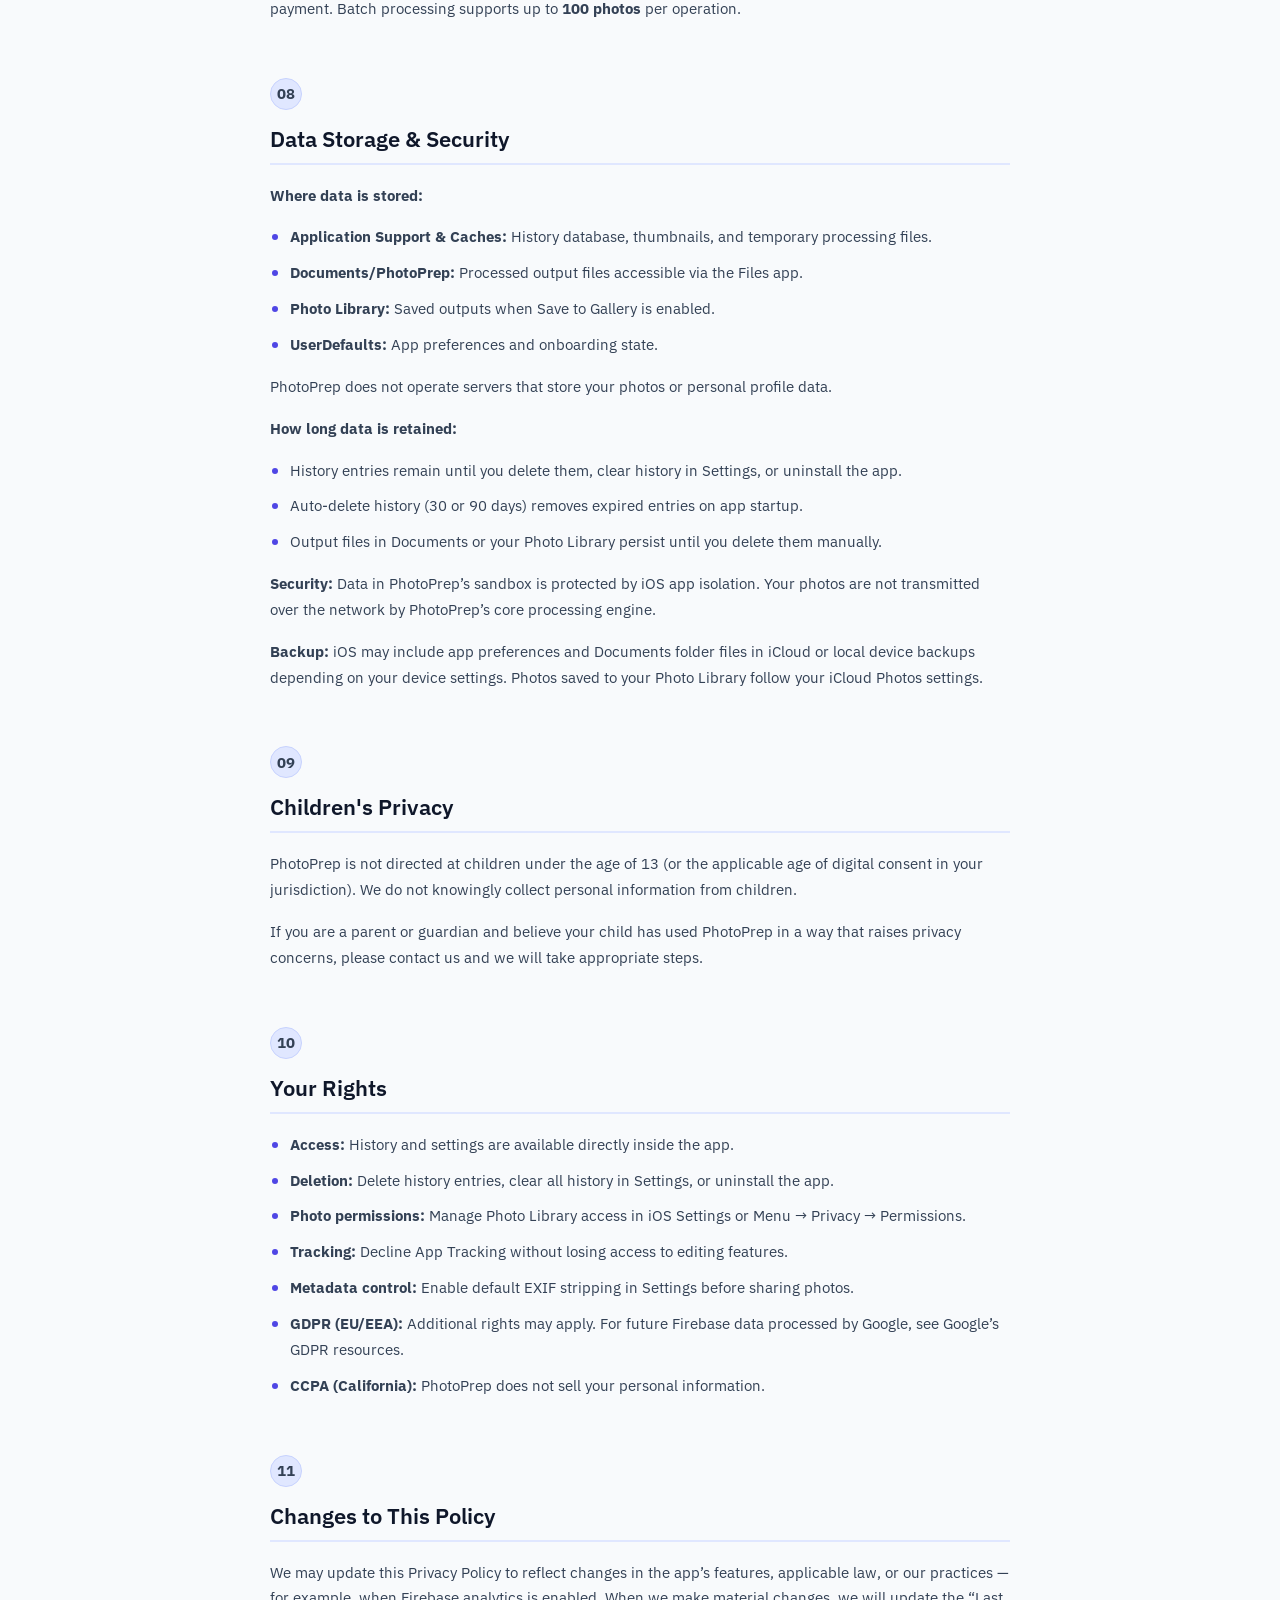
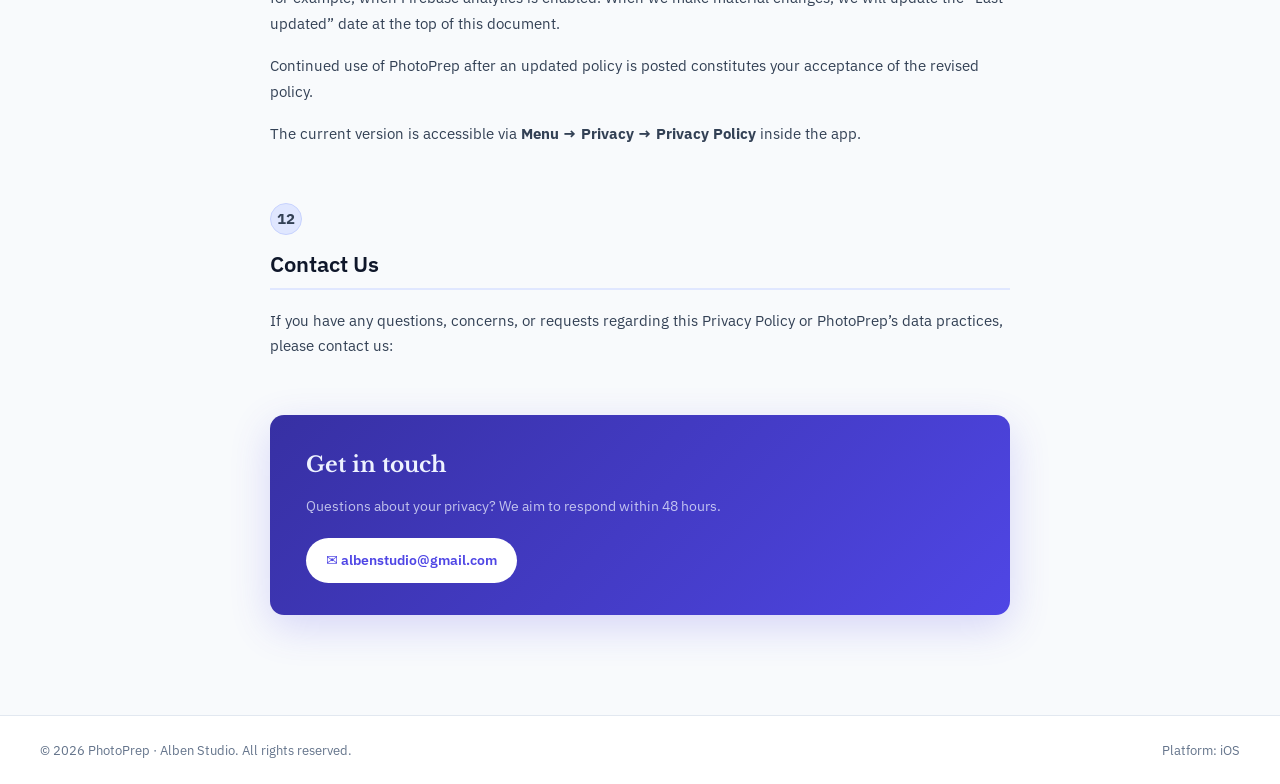
==== commit ed536fec: "Rebrand support contact to Alben Studio. Co-authored-by: Cursor <cursoragent@cursor.com>" ====
--- a/photoprep-ios-privacy-policy.html
+++ b/photoprep-ios-privacy-policy.html
@@ -483,13 +483,13 @@
   <div class="contact-card">
     <h3>Get in touch</h3>
     <p>Questions about your privacy? We aim to respond within 48 hours.</p>
-    <a href="mailto:lagomlabs@gmail.com">✉️ lagomlabs@gmail.com</a>
+    <a href="mailto:albenstudio@gmail.com">✉️ albenstudio@gmail.com</a>
   </div>
 
 </div>
 
 <footer>
-  <span>© 2026 PhotoPrep · Lagom Labs. All rights reserved.</span>
+  <span>© 2026 PhotoPrep · Alben Studio. All rights reserved.</span>
   <span>Platform: iOS</span>
 </footer>
 
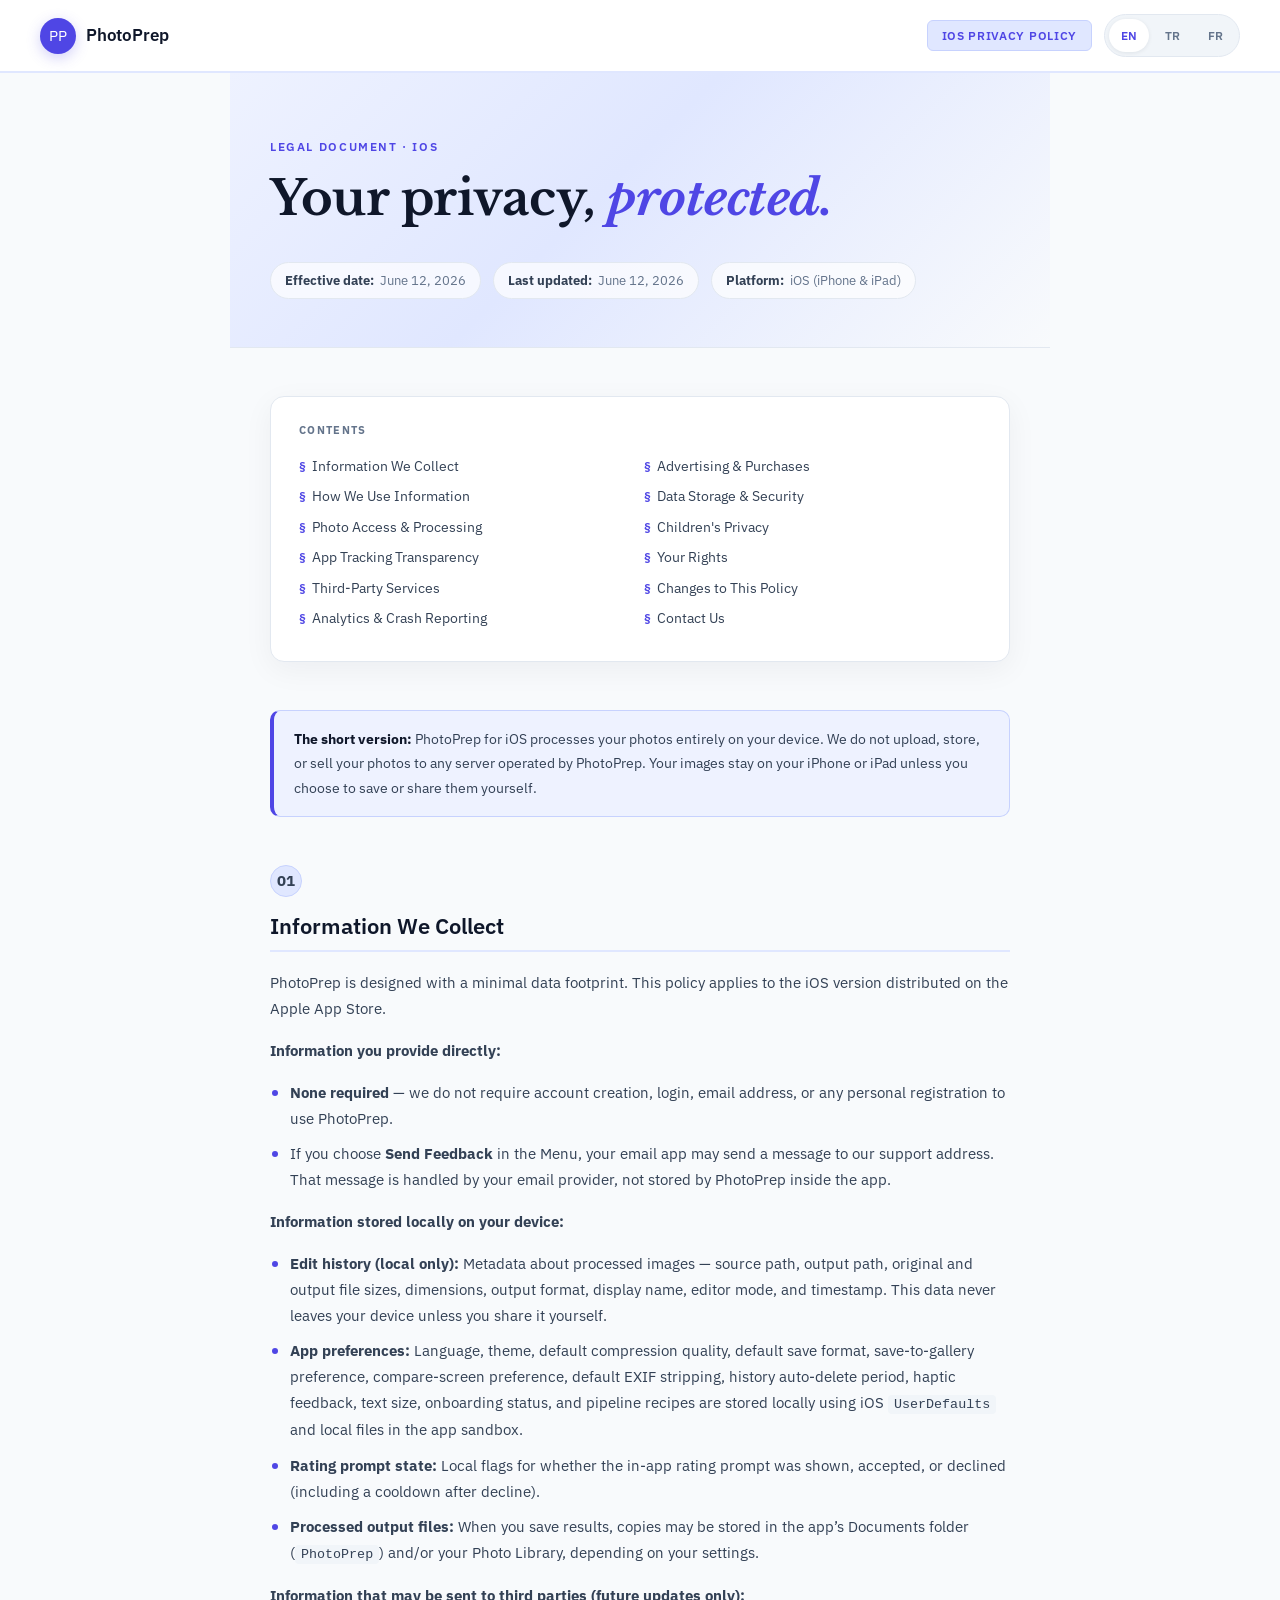
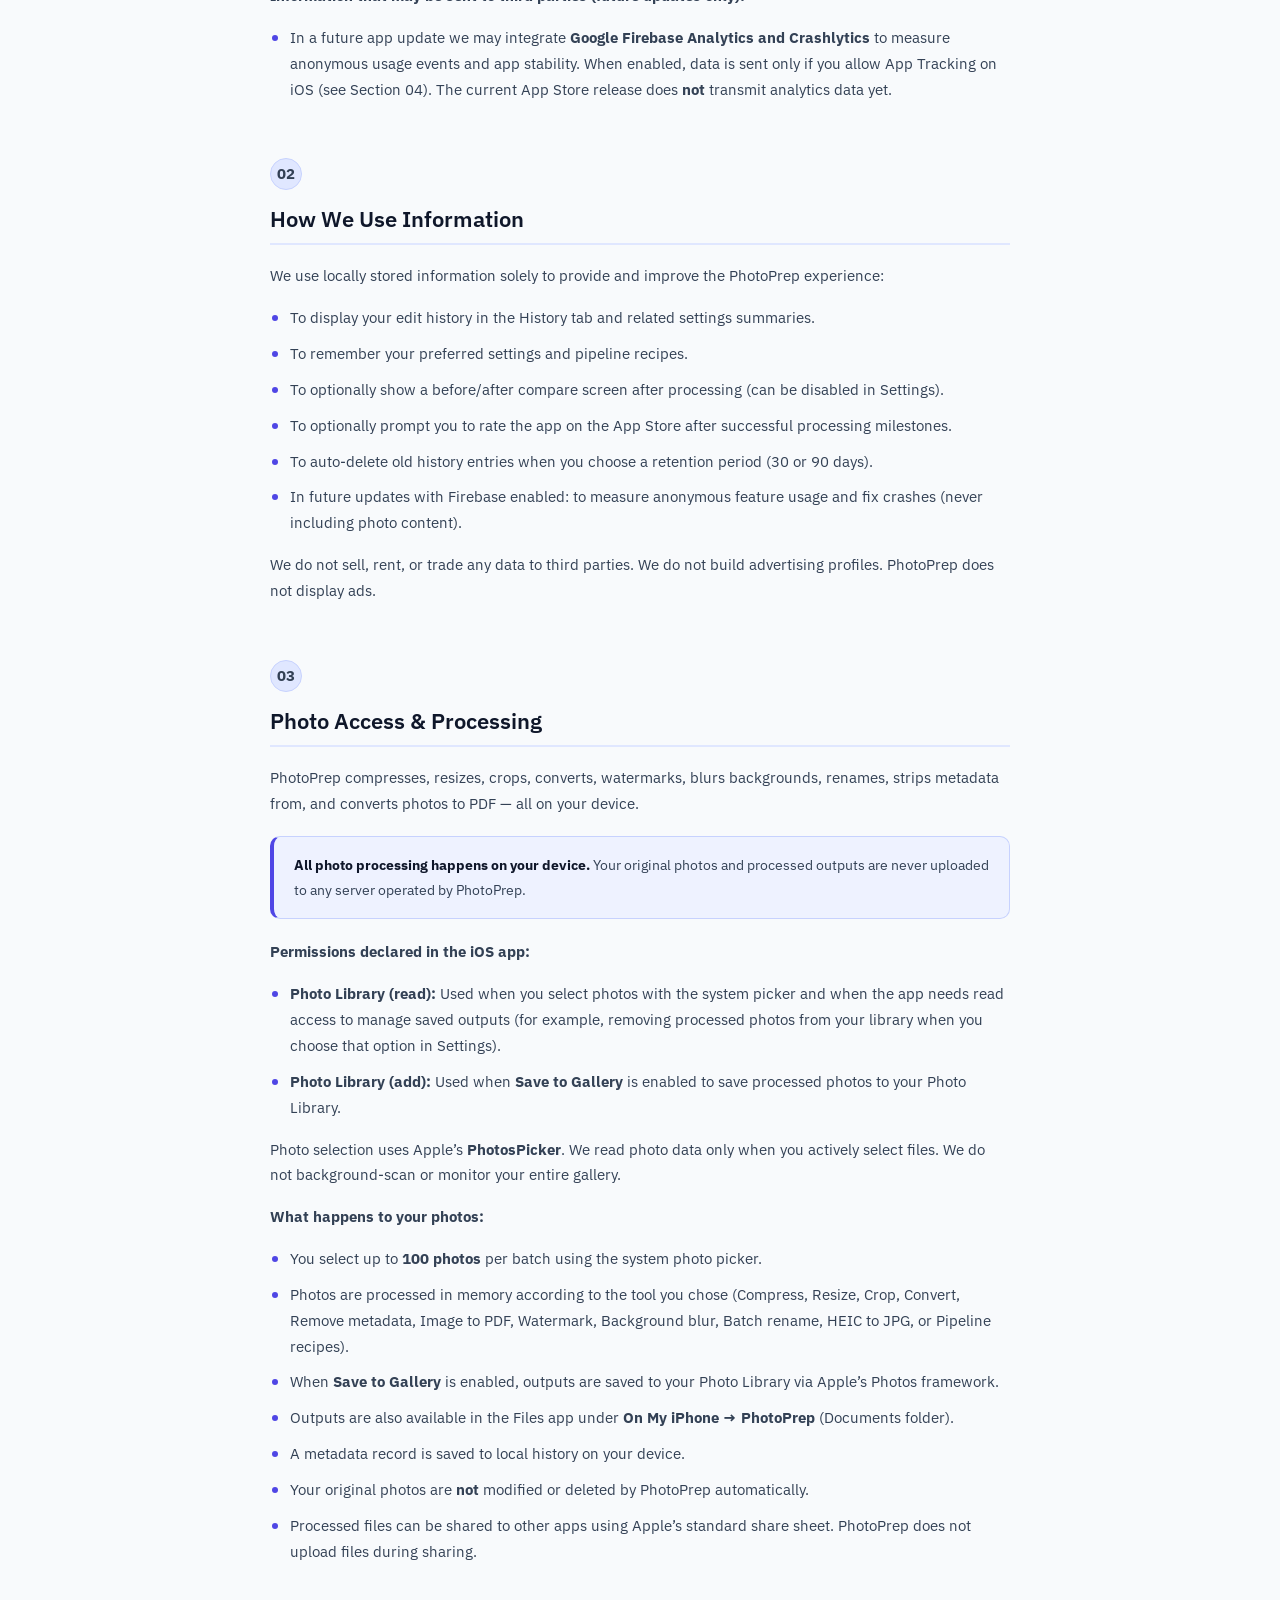
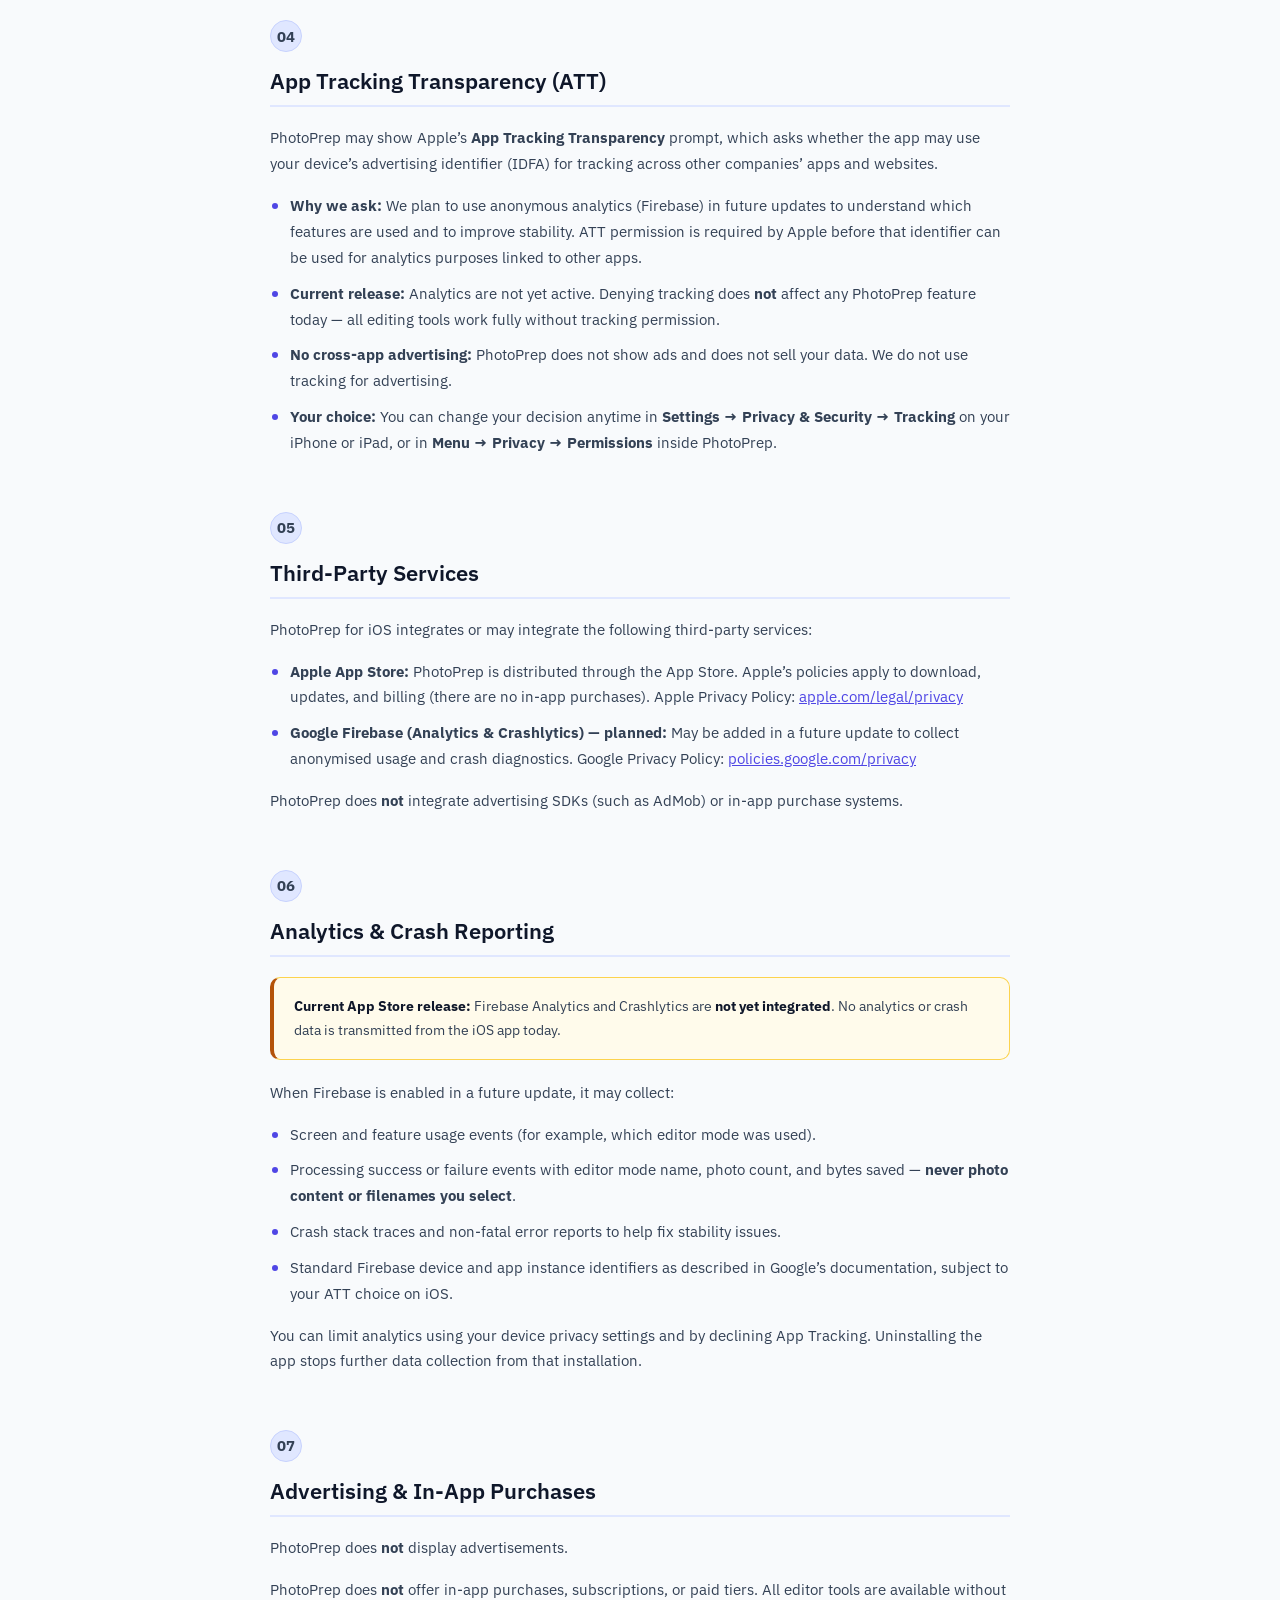
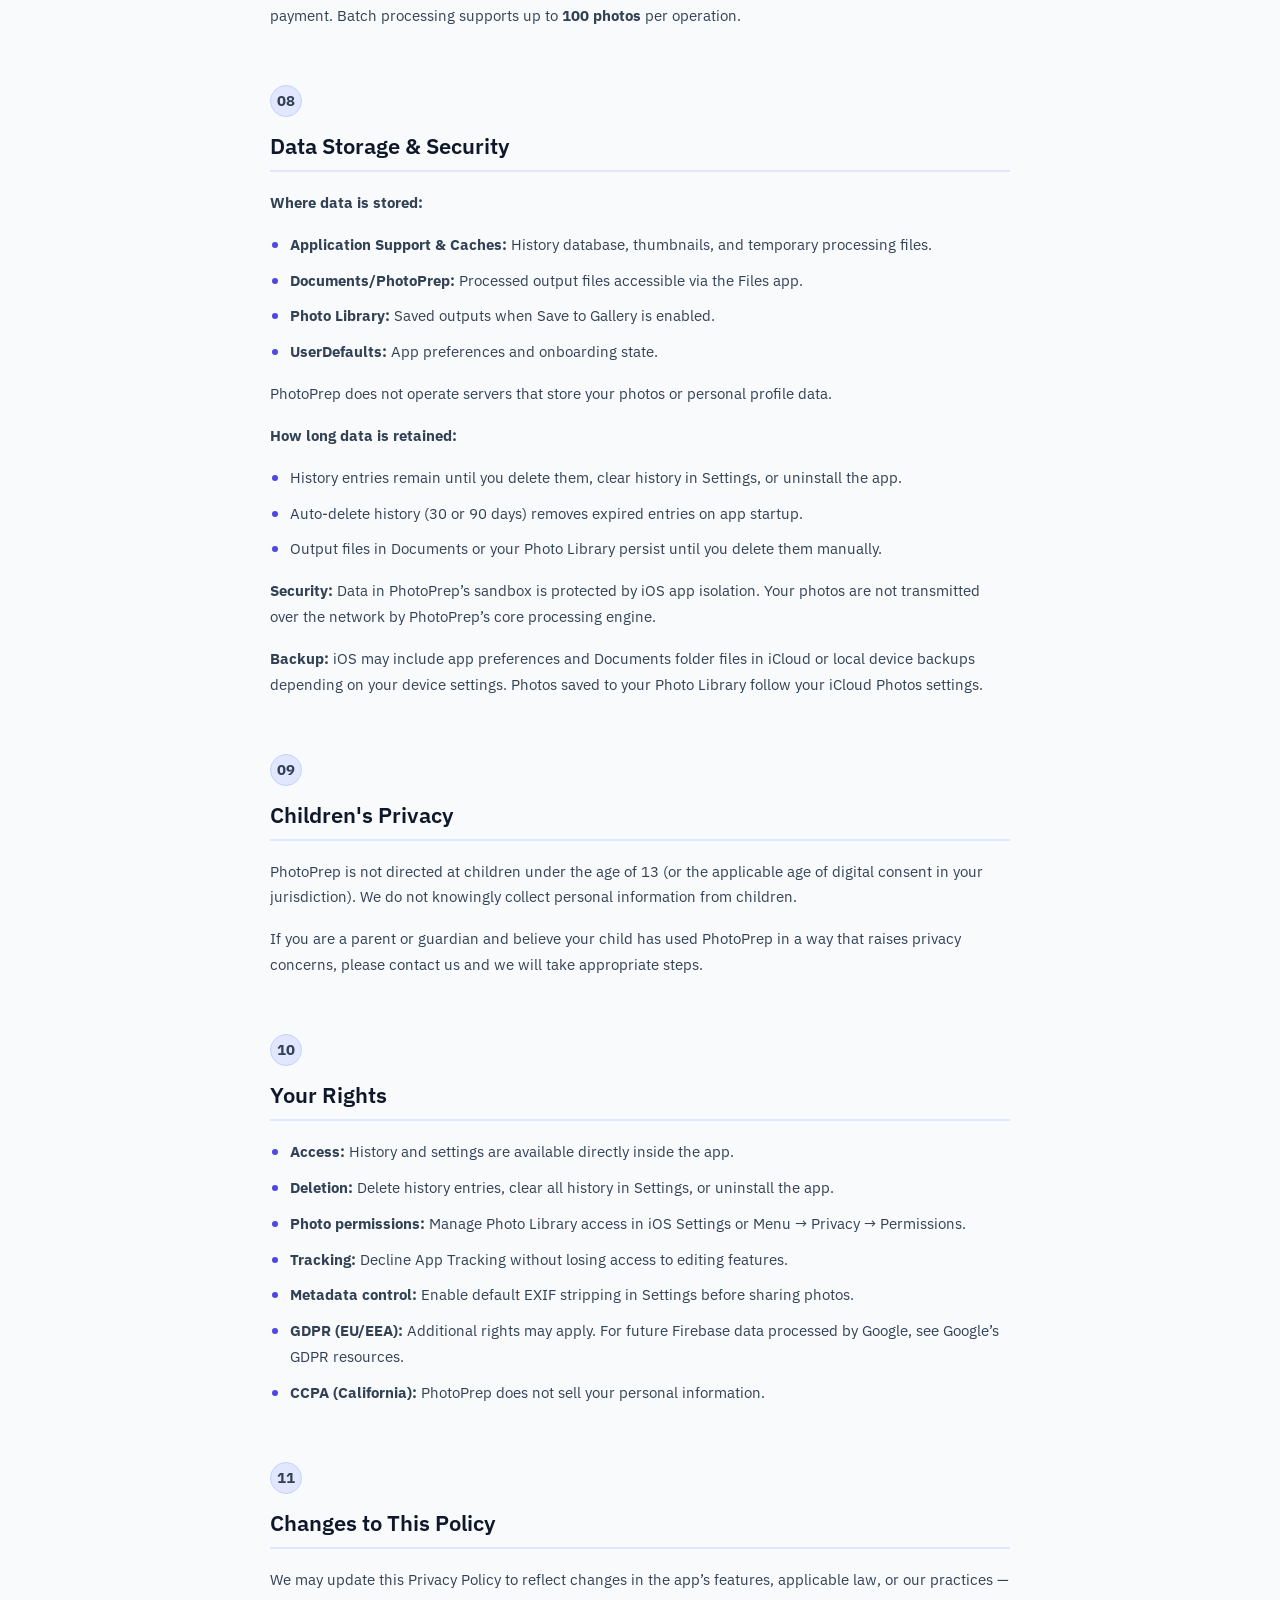
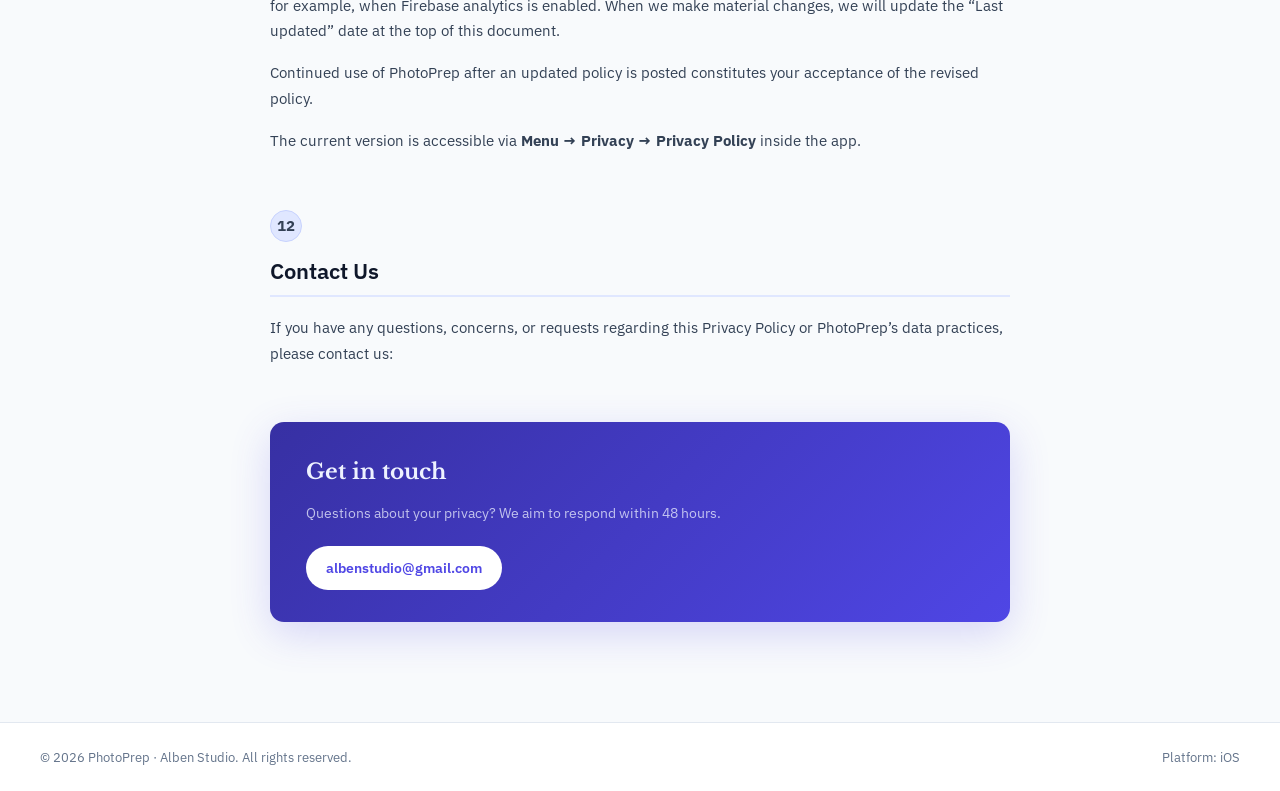
==== commit d69e0c9f: "Add EN/TR/FR language switcher to iOS privacy policy. Visitors can switch languages in the header; c" ====
--- a/photoprep-ios-privacy-policy.html
+++ b/photoprep-ios-privacy-policy.html
@@ -6,492 +6,28 @@
 <title>Privacy Policy — PhotoPrep (iOS)</title>
 <link rel="preconnect" href="https://fonts.googleapis.com">
 <link href="https://fonts.googleapis.com/css2?family=Libre+Baskerville:ital,wght@0,400;0,700;1,400&family=IBM+Plex+Sans:wght@300;400;500;600&display=swap" rel="stylesheet">
-<style>
-  :root {
-    --ink:       #0f172a;
-    --ink-mid:   #334155;
-    --ink-soft:  #64748b;
-    --paper:     #f8fafc;
-    --paper-mid: #ffffff;
-    --accent:    #4f46e5;
-    --accent-soft: #e0e7ff;
-    --accent-2:  #b45309;
-    --rule:      #e2e8f0;
-    --hero-bg:   linear-gradient(135deg, #eef2ff 0%, #e0e7ff 45%, #f8fafc 100%);
-    --serif: 'Libre Baskerville', Georgia, serif;
-    --sans:  'IBM Plex Sans', system-ui, sans-serif;
-  }
-
-  *, *::before, *::after { box-sizing: border-box; margin: 0; padding: 0; }
-  html { scroll-behavior: smooth; }
-  body {
-    font-family: var(--sans);
-    background: var(--paper);
-    color: var(--ink);
-    line-height: 1.7;
-    font-size: 16px;
-    overflow-x: hidden;
-  }
-
-  header {
-    position: sticky; top: 0; z-index: 100;
-    background: rgba(255,255,255,0.94);
-    backdrop-filter: blur(10px);
-    border-bottom: 2px solid var(--accent-soft);
-    padding: 14px 40px;
-    display: flex; align-items: center; justify-content: space-between;
-  }
-
-  .logo {
-    display: flex; align-items: center; gap: 10px;
-    text-decoration: none; color: var(--ink);
-  }
-  .logo-mark {
-    width: 36px; height: 36px; border-radius: 50%;
-    background: var(--accent);
-    display: flex; align-items: center; justify-content: center;
-    color: #fff; font-size: 15px; line-height: 1;
-    box-shadow: 0 4px 14px rgba(79, 70, 229, 0.25);
-  }
-  .logo-text {
-    font-size: 1.05rem;
-    font-weight: 600;
-    letter-spacing: -.01em;
-  }
-  .doc-badge {
-    font-size: .72rem;
-    font-weight: 600;
-    letter-spacing: .06em;
-    text-transform: uppercase;
-    color: var(--accent);
-    background: var(--accent-soft);
-    border: 1px solid #c7d2fe;
-    padding: 5px 14px;
-    border-radius: 6px;
-  }
-
-  .hero {
-    padding: 64px 40px 48px;
-    max-width: 820px;
-    margin: 0 auto;
-    background: var(--hero-bg);
-    border-bottom: 1px solid var(--rule);
-  }
-  .hero-eyebrow {
-    font-size: .72rem;
-    font-weight: 600;
-    letter-spacing: .14em;
-    text-transform: uppercase;
-    color: var(--accent);
-    margin-bottom: 14px;
-  }
-  .hero h1 {
-    font-family: var(--serif);
-    font-size: clamp(2rem, 4.5vw, 3rem);
-    line-height: 1.15;
-    letter-spacing: -.01em;
-    color: var(--ink);
-    margin-bottom: 18px;
-    max-width: 20ch;
-  }
-  .hero h1 em { font-style: italic; color: var(--accent); }
-  .hero-meta {
-    display: flex; gap: 20px; flex-wrap: wrap;
-    font-size: .84rem;
-    color: var(--ink-soft);
-    padding-top: 18px;
-    margin-top: 8px;
-  }
-  .hero-meta span {
-    display: flex; align-items: center; gap: 6px;
-    background: rgba(255,255,255,0.7);
-    border: 1px solid var(--rule);
-    border-radius: 999px;
-    padding: 6px 14px;
-  }
-  .hero-meta strong { color: var(--ink-mid); }
-
-  .page-wrap {
-    max-width: 820px;
-    margin: 0 auto;
-    padding: 48px 40px 100px;
-  }
-
-  .quick-nav {
-    background: var(--paper-mid);
-    border: 1px solid var(--rule);
-    border-radius: 14px;
-    padding: 24px 28px;
-    margin-bottom: 48px;
-    box-shadow: 0 8px 30px rgba(15, 23, 42, 0.05);
-  }
-  .quick-nav-title {
-    font-size: .7rem;
-    font-weight: 700;
-    letter-spacing: .12em;
-    text-transform: uppercase;
-    color: var(--ink-soft);
-    margin-bottom: 14px;
-  }
-  .quick-nav ol { list-style: none; columns: 2; gap: 8px; }
-  .quick-nav li { margin-bottom: 6px; }
-  .quick-nav a {
-    font-size: .9rem;
-    color: var(--ink-mid);
-    text-decoration: none;
-    display: flex; align-items: center; gap: 6px;
-  }
-  .quick-nav a::before {
-    content: '§';
-    font-size: .75rem;
-    font-weight: 700;
-    color: var(--accent);
-  }
-  .quick-nav a:hover { color: var(--accent); }
-
-  .section { margin-bottom: 56px; }
-  .section-number {
-    display: inline-flex;
-    align-items: center;
-    justify-content: center;
-    width: 2rem; height: 2rem;
-    border-radius: 50%;
-    font-size: .72rem;
-    font-weight: 700;
-    color: var(--accent);
-    background: var(--accent-soft);
-    border: 1px solid #c7d2fe;
-    margin-bottom: 12px;
-  }
-  .section h2 {
-    font-size: 1.35rem;
-    font-weight: 600;
-    line-height: 1.25;
-    margin-bottom: 18px;
-    color: var(--ink);
-    padding-bottom: 10px;
-    border-bottom: 2px solid var(--accent-soft);
-  }
-  .section p {
-    color: var(--ink-mid);
-    margin-bottom: 16px;
-    font-size: .95rem;
-  }
-  .section ul, .section ol {
-    margin: 12px 0 16px 0;
-    padding-left: 0;
-    list-style: none;
-  }
-  .section ul li, .section ol li {
-    position: relative;
-    padding-left: 20px;
-    margin-bottom: 10px;
-    color: var(--ink-mid);
-    font-size: .95rem;
-  }
-  .section ul li::before {
-    content: '';
-    position: absolute; left: 2px; top: 10px;
-    width: 6px; height: 6px;
-    background: var(--accent);
-    border-radius: 50%;
-  }
-  .section code {
-    background: #f1f5f9;
-    padding: 2px 6px;
-    border-radius: 4px;
-    font-size: 0.88em;
-    word-break: break-word;
-  }
-  .section a { color: var(--accent); }
-
-  .callout {
-    border: 1px solid #c7d2fe;
-    border-left: 4px solid var(--accent);
-    background: #eef2ff;
-    border-radius: 10px;
-    padding: 16px 20px;
-    margin: 20px 0;
-  }
-  .callout p { margin: 0; font-size: .9rem; color: var(--ink-mid); }
-  .callout strong { color: var(--ink); }
-  .callout-warn {
-    border-color: #fcd34d;
-    border-left-color: var(--accent-2);
-    background: #fffbeb;
-  }
-
-  .contact-card {
-    background: linear-gradient(135deg, #3730a3 0%, #4f46e5 100%);
-    color: #eef2ff;
-    border-radius: 14px;
-    padding: 32px 36px;
-    margin-top: 48px;
-    box-shadow: 0 12px 40px rgba(79, 70, 229, 0.2);
-  }
-  .contact-card h3 {
-    font-family: var(--serif);
-    font-size: 1.35rem;
-    margin-bottom: 10px;
-  }
-  .contact-card p { color: rgba(238,242,255,.75); font-size: .9rem; margin-bottom: 20px; }
-  .contact-card a {
-    display: inline-flex; align-items: center; gap: 8px;
-    background: #fff;
-    color: var(--accent);
-    text-decoration: none;
-    padding: 10px 20px;
-    border-radius: 999px;
-    font-weight: 600; font-size: .9rem;
-  }
-
-  footer {
-    border-top: 1px solid var(--rule);
-    background: #fff;
-    padding: 24px 40px;
-    display: flex; align-items: center; justify-content: space-between;
-    flex-wrap: wrap; gap: 12px;
-    font-size: .8rem;
-    color: var(--ink-soft);
-  }
-  footer a { color: var(--accent); text-decoration: none; font-weight: 500; }
-
-  @media (max-width: 600px) {
-    header, .hero, footer { padding-left: 20px; padding-right: 20px; }
-    .page-wrap { padding: 0 20px 80px; }
-    .quick-nav ol { columns: 1; }
-  }
-</style>
+<link rel="stylesheet" href="privacy-policy.css">
 </head>
 <body>
 
 <header>
-  <a class="logo" href="index.html">
-    <div class="logo-mark" aria-hidden="true">🔒</div>
+  <a class="logo" href="photoprep-ios-privacy-policy.html">
+    <div class="logo-mark" aria-hidden="true">PP</div>
     <span class="logo-text">PhotoPrep</span>
   </a>
-  <span class="doc-badge">iOS Privacy Policy</span>
+  <div class="header-right">
+    <span class="doc-badge" id="doc-badge">iOS Privacy Policy</span>
+    <div class="lang-switch" role="group" aria-label="Language">
+      <button type="button" id="lang-en" data-lang="en">EN</button>
+      <button type="button" id="lang-tr" data-lang="tr">TR</button>
+      <button type="button" id="lang-fr" data-lang="fr">FR</button>
+    </div>
+  </div>
 </header>
 
-<div class="hero">
-  <p class="hero-eyebrow">Legal Document · iOS</p>
-  <h1>Your privacy, <em>protected.</em></h1>
-  <div class="hero-meta">
-    <span>📅 <strong>Effective date:</strong> June 12, 2026</span>
-    <span>✏️ <strong>Last updated:</strong> June 12, 2026</span>
-    <span>📱 <strong>Platform:</strong> iOS (iPhone &amp; iPad)</span>
-  </div>
-</div>
+<div id="privacy-root"></div>
 
-<div class="page-wrap">
-
-  <nav class="quick-nav" aria-label="Page contents">
-    <p class="quick-nav-title">Contents</p>
-    <ol>
-      <li><a href="#s1">Information We Collect</a></li>
-      <li><a href="#s2">How We Use Information</a></li>
-      <li><a href="#s3">Photo Access &amp; Processing</a></li>
-      <li><a href="#s4">App Tracking Transparency</a></li>
-      <li><a href="#s5">Third-Party Services</a></li>
-      <li><a href="#s6">Analytics &amp; Crash Reporting</a></li>
-      <li><a href="#s7">Advertising &amp; Purchases</a></li>
-      <li><a href="#s8">Data Storage &amp; Security</a></li>
-      <li><a href="#s9">Children's Privacy</a></li>
-      <li><a href="#s10">Your Rights</a></li>
-      <li><a href="#s11">Changes to This Policy</a></li>
-      <li><a href="#s12">Contact Us</a></li>
-    </ol>
-  </nav>
-
-  <div class="callout" style="margin-bottom:48px">
-    <p><strong>The short version:</strong> PhotoPrep for iOS processes your photos entirely on your device. We do not upload, store, or sell your photos to any server operated by PhotoPrep. Your images stay on your iPhone or iPad unless you choose to save or share them yourself.</p>
-  </div>
-
-  <section class="section" id="s1">
-    <p class="section-number">01</p>
-    <h2>Information We Collect</h2>
-    <p>PhotoPrep is designed with a minimal data footprint. This policy applies to the iOS version distributed on the Apple App Store.</p>
-
-    <p><strong>Information you provide directly:</strong></p>
-    <ul>
-      <li><strong>None required</strong> — we do not require account creation, login, email address, or any personal registration to use PhotoPrep.</li>
-      <li>If you choose <strong>Send Feedback</strong> in the Menu, your email app may send a message to our support address. That message is handled by your email provider, not stored by PhotoPrep inside the app.</li>
-    </ul>
-
-    <p><strong>Information stored locally on your device:</strong></p>
-    <ul>
-      <li><strong>Edit history (local only):</strong> Metadata about processed images — source path, output path, original and output file sizes, dimensions, output format, display name, editor mode, and timestamp. This data never leaves your device unless you share it yourself.</li>
-      <li><strong>App preferences:</strong> Language, theme, default compression quality, default save format, save-to-gallery preference, compare-screen preference, default EXIF stripping, history auto-delete period, haptic feedback, text size, onboarding status, and pipeline recipes are stored locally using iOS <code>UserDefaults</code> and local files in the app sandbox.</li>
-      <li><strong>Rating prompt state:</strong> Local flags for whether the in-app rating prompt was shown, accepted, or declined (including a cooldown after decline).</li>
-      <li><strong>Processed output files:</strong> When you save results, copies may be stored in the app’s Documents folder (<code>PhotoPrep</code>) and/or your Photo Library, depending on your settings.</li>
-    </ul>
-
-    <p><strong>Information that may be sent to third parties (future updates only):</strong></p>
-    <ul>
-      <li>In a future app update we may integrate <strong>Google Firebase Analytics and Crashlytics</strong> to measure anonymous usage events and app stability. When enabled, data is sent only if you allow App Tracking on iOS (see Section 04). The current App Store release does <strong>not</strong> transmit analytics data yet.</li>
-    </ul>
-  </section>
-
-  <section class="section" id="s2">
-    <p class="section-number">02</p>
-    <h2>How We Use Information</h2>
-    <p>We use locally stored information solely to provide and improve the PhotoPrep experience:</p>
-    <ul>
-      <li>To display your edit history in the History tab and related settings summaries.</li>
-      <li>To remember your preferred settings and pipeline recipes.</li>
-      <li>To optionally show a before/after compare screen after processing (can be disabled in Settings).</li>
-      <li>To optionally prompt you to rate the app on the App Store after successful processing milestones.</li>
-      <li>To auto-delete old history entries when you choose a retention period (30 or 90 days).</li>
-      <li>In future updates with Firebase enabled: to measure anonymous feature usage and fix crashes (never including photo content).</li>
-    </ul>
-    <p>We do not sell, rent, or trade any data to third parties. We do not build advertising profiles. PhotoPrep does not display ads.</p>
-  </section>
-
-  <section class="section" id="s3">
-    <p class="section-number">03</p>
-    <h2>Photo Access &amp; Processing</h2>
-    <p>PhotoPrep compresses, resizes, crops, converts, watermarks, blurs backgrounds, renames, strips metadata from, and converts photos to PDF — all on your device.</p>
-
-    <div class="callout">
-      <p><strong>All photo processing happens on your device.</strong> Your original photos and processed outputs are never uploaded to any server operated by PhotoPrep.</p>
-    </div>
-
-    <p><strong>Permissions declared in the iOS app:</strong></p>
-    <ul>
-      <li><strong>Photo Library (read):</strong> Used when you select photos with the system picker and when the app needs read access to manage saved outputs (for example, removing processed photos from your library when you choose that option in Settings).</li>
-      <li><strong>Photo Library (add):</strong> Used when <strong>Save to Gallery</strong> is enabled to save processed photos to your Photo Library.</li>
-    </ul>
-    <p>Photo selection uses Apple’s <strong>PhotosPicker</strong>. We read photo data only when you actively select files. We do not background-scan or monitor your entire gallery.</p>
-
-    <p><strong>What happens to your photos:</strong></p>
-    <ul>
-      <li>You select up to <strong>100 photos</strong> per batch using the system photo picker.</li>
-      <li>Photos are processed in memory according to the tool you chose (Compress, Resize, Crop, Convert, Remove metadata, Image to PDF, Watermark, Background blur, Batch rename, HEIC to JPG, or Pipeline recipes).</li>
-      <li>When <strong>Save to Gallery</strong> is enabled, outputs are saved to your Photo Library via Apple’s Photos framework.</li>
-      <li>Outputs are also available in the Files app under <strong>On My iPhone → PhotoPrep</strong> (Documents folder).</li>
-      <li>A metadata record is saved to local history on your device.</li>
-      <li>Your original photos are <strong>not</strong> modified or deleted by PhotoPrep automatically.</li>
-      <li>Processed files can be shared to other apps using Apple’s standard share sheet. PhotoPrep does not upload files during sharing.</li>
-    </ul>
-  </section>
-
-  <section class="section" id="s4">
-    <p class="section-number">04</p>
-    <h2>App Tracking Transparency (ATT)</h2>
-    <p>PhotoPrep may show Apple’s <strong>App Tracking Transparency</strong> prompt, which asks whether the app may use your device’s advertising identifier (IDFA) for tracking across other companies’ apps and websites.</p>
-    <ul>
-      <li><strong>Why we ask:</strong> We plan to use anonymous analytics (Firebase) in future updates to understand which features are used and to improve stability. ATT permission is required by Apple before that identifier can be used for analytics purposes linked to other apps.</li>
-      <li><strong>Current release:</strong> Analytics are not yet active. Denying tracking does <strong>not</strong> affect any PhotoPrep feature today — all editing tools work fully without tracking permission.</li>
-      <li><strong>No cross-app advertising:</strong> PhotoPrep does not show ads and does not sell your data. We do not use tracking for advertising.</li>
-      <li><strong>Your choice:</strong> You can change your decision anytime in <strong>Settings → Privacy &amp; Security → Tracking</strong> on your iPhone or iPad, or in <strong>Menu → Privacy → Permissions</strong> inside PhotoPrep.</li>
-    </ul>
-  </section>
-
-  <section class="section" id="s5">
-    <p class="section-number">05</p>
-    <h2>Third-Party Services</h2>
-    <p>PhotoPrep for iOS integrates or may integrate the following third-party services:</p>
-    <ul>
-      <li><strong>Apple App Store:</strong> PhotoPrep is distributed through the App Store. Apple’s policies apply to download, updates, and billing (there are no in-app purchases). Apple Privacy Policy: <a href="https://www.apple.com/legal/privacy/" target="_blank" rel="noopener">apple.com/legal/privacy</a></li>
-      <li><strong>Google Firebase (Analytics &amp; Crashlytics) — planned:</strong> May be added in a future update to collect anonymised usage and crash diagnostics. Google Privacy Policy: <a href="https://policies.google.com/privacy" target="_blank" rel="noopener">policies.google.com/privacy</a></li>
-    </ul>
-    <p>PhotoPrep does <strong>not</strong> integrate advertising SDKs (such as AdMob) or in-app purchase systems.</p>
-  </section>
-
-  <section class="section" id="s6">
-    <p class="section-number">06</p>
-    <h2>Analytics &amp; Crash Reporting</h2>
-    <div class="callout callout-warn">
-      <p><strong>Current App Store release:</strong> Firebase Analytics and Crashlytics are <strong>not yet integrated</strong>. No analytics or crash data is transmitted from the iOS app today.</p>
-    </div>
-    <p>When Firebase is enabled in a future update, it may collect:</p>
-    <ul>
-      <li>Screen and feature usage events (for example, which editor mode was used).</li>
-      <li>Processing success or failure events with editor mode name, photo count, and bytes saved — <strong>never photo content or filenames you select</strong>.</li>
-      <li>Crash stack traces and non-fatal error reports to help fix stability issues.</li>
-      <li>Standard Firebase device and app instance identifiers as described in Google’s documentation, subject to your ATT choice on iOS.</li>
-    </ul>
-    <p>You can limit analytics using your device privacy settings and by declining App Tracking. Uninstalling the app stops further data collection from that installation.</p>
-  </section>
-
-  <section class="section" id="s7">
-    <p class="section-number">07</p>
-    <h2>Advertising &amp; In-App Purchases</h2>
-    <p>PhotoPrep does <strong>not</strong> display advertisements.</p>
-    <p>PhotoPrep does <strong>not</strong> offer in-app purchases, subscriptions, or paid tiers. All editor tools are available without payment. Batch processing supports up to <strong>100 photos</strong> per operation.</p>
-  </section>
-
-  <section class="section" id="s8">
-    <p class="section-number">08</p>
-    <h2>Data Storage &amp; Security</h2>
-    <p><strong>Where data is stored:</strong></p>
-    <ul>
-      <li><strong>Application Support &amp; Caches:</strong> History database, thumbnails, and temporary processing files.</li>
-      <li><strong>Documents/PhotoPrep:</strong> Processed output files accessible via the Files app.</li>
-      <li><strong>Photo Library:</strong> Saved outputs when Save to Gallery is enabled.</li>
-      <li><strong>UserDefaults:</strong> App preferences and onboarding state.</li>
-    </ul>
-    <p>PhotoPrep does not operate servers that store your photos or personal profile data.</p>
-
-    <p><strong>How long data is retained:</strong></p>
-    <ul>
-      <li>History entries remain until you delete them, clear history in Settings, or uninstall the app.</li>
-      <li>Auto-delete history (30 or 90 days) removes expired entries on app startup.</li>
-      <li>Output files in Documents or your Photo Library persist until you delete them manually.</li>
-    </ul>
-
-    <p><strong>Security:</strong> Data in PhotoPrep’s sandbox is protected by iOS app isolation. Your photos are not transmitted over the network by PhotoPrep’s core processing engine.</p>
-
-    <p><strong>Backup:</strong> iOS may include app preferences and Documents folder files in iCloud or local device backups depending on your device settings. Photos saved to your Photo Library follow your iCloud Photos settings.</p>
-  </section>
-
-  <section class="section" id="s9">
-    <p class="section-number">09</p>
-    <h2>Children's Privacy</h2>
-    <p>PhotoPrep is not directed at children under the age of 13 (or the applicable age of digital consent in your jurisdiction). We do not knowingly collect personal information from children.</p>
-    <p>If you are a parent or guardian and believe your child has used PhotoPrep in a way that raises privacy concerns, please contact us and we will take appropriate steps.</p>
-  </section>
-
-  <section class="section" id="s10">
-    <p class="section-number">10</p>
-    <h2>Your Rights</h2>
-    <ul>
-      <li><strong>Access:</strong> History and settings are available directly inside the app.</li>
-      <li><strong>Deletion:</strong> Delete history entries, clear all history in Settings, or uninstall the app.</li>
-      <li><strong>Photo permissions:</strong> Manage Photo Library access in iOS Settings or Menu → Privacy → Permissions.</li>
-      <li><strong>Tracking:</strong> Decline App Tracking without losing access to editing features.</li>
-      <li><strong>Metadata control:</strong> Enable default EXIF stripping in Settings before sharing photos.</li>
-      <li><strong>GDPR (EU/EEA):</strong> Additional rights may apply. For future Firebase data processed by Google, see Google’s GDPR resources.</li>
-      <li><strong>CCPA (California):</strong> PhotoPrep does not sell your personal information.</li>
-    </ul>
-  </section>
-
-  <section class="section" id="s11">
-    <p class="section-number">11</p>
-    <h2>Changes to This Policy</h2>
-    <p>We may update this Privacy Policy to reflect changes in the app’s features, applicable law, or our practices — for example, when Firebase analytics is enabled. When we make material changes, we will update the “Last updated” date at the top of this document.</p>
-    <p>Continued use of PhotoPrep after an updated policy is posted constitutes your acceptance of the revised policy.</p>
-    <p>The current version is accessible via <strong>Menu → Privacy → Privacy Policy</strong> inside the app.</p>
-  </section>
-
-  <section class="section" id="s12">
-    <p class="section-number">12</p>
-    <h2>Contact Us</h2>
-    <p>If you have any questions, concerns, or requests regarding this Privacy Policy or PhotoPrep’s data practices, please contact us:</p>
-  </section>
-
-  <div class="contact-card">
-    <h3>Get in touch</h3>
-    <p>Questions about your privacy? We aim to respond within 48 hours.</p>
-    <a href="mailto:albenstudio@gmail.com">✉️ albenstudio@gmail.com</a>
-  </div>
-
-</div>
-
-<footer>
-  <span>© 2026 PhotoPrep · Alben Studio. All rights reserved.</span>
-  <span>Platform: iOS</span>
-</footer>
-
+<script src="privacy-i18n.js"></script>
+<script>initPrivacyPolicy();</script>
 </body>
 </html>
--- a/privacy-policy.css
+++ b/privacy-policy.css
@@ -0,0 +1,193 @@
+:root {
+  --ink:       #0f172a;
+  --ink-mid:   #334155;
+  --ink-soft:  #64748b;
+  --paper:     #f8fafc;
+  --paper-mid: #ffffff;
+  --accent:    #4f46e5;
+  --accent-soft: #e0e7ff;
+  --accent-2:  #b45309;
+  --rule:      #e2e8f0;
+  --hero-bg:   linear-gradient(135deg, #eef2ff 0%, #e0e7ff 45%, #f8fafc 100%);
+  --serif: 'Libre Baskerville', Georgia, serif;
+  --sans:  'IBM Plex Sans', system-ui, sans-serif;
+}
+
+*, *::before, *::after { box-sizing: border-box; margin: 0; padding: 0; }
+html { scroll-behavior: smooth; }
+body {
+  font-family: var(--sans);
+  background: var(--paper);
+  color: var(--ink);
+  line-height: 1.7;
+  font-size: 16px;
+  overflow-x: hidden;
+}
+
+header {
+  position: sticky; top: 0; z-index: 100;
+  background: rgba(255,255,255,0.94);
+  backdrop-filter: blur(10px);
+  border-bottom: 2px solid var(--accent-soft);
+  padding: 14px 40px;
+  display: flex; align-items: center; justify-content: space-between;
+  gap: 16px;
+}
+
+.logo {
+  display: flex; align-items: center; gap: 10px;
+  text-decoration: none; color: var(--ink);
+}
+.logo-mark {
+  width: 36px; height: 36px; border-radius: 50%;
+  background: var(--accent);
+  display: flex; align-items: center; justify-content: center;
+  color: #fff; font-size: 15px; line-height: 1;
+  box-shadow: 0 4px 14px rgba(79, 70, 229, 0.25);
+}
+.logo-text { font-size: 1.05rem; font-weight: 600; letter-spacing: -.01em; }
+
+.header-right {
+  display: flex; align-items: center; gap: 12px; flex-wrap: wrap;
+}
+
+.doc-badge {
+  font-size: .72rem; font-weight: 600; letter-spacing: .06em;
+  text-transform: uppercase; color: var(--accent);
+  background: var(--accent-soft); border: 1px solid #c7d2fe;
+  padding: 5px 14px; border-radius: 6px;
+}
+
+.lang-switch {
+  display: inline-flex; align-items: center; gap: 4px;
+  background: #f1f5f9; border: 1px solid var(--rule);
+  border-radius: 999px; padding: 4px;
+}
+.lang-switch button {
+  border: 0; background: transparent; color: var(--ink-soft);
+  font: inherit; font-size: .78rem; font-weight: 600;
+  padding: 6px 12px; border-radius: 999px; cursor: pointer;
+}
+.lang-switch button.active {
+  background: #fff; color: var(--accent);
+  box-shadow: 0 1px 4px rgba(15, 23, 42, 0.08);
+}
+.lang-switch button:hover:not(.active) { color: var(--ink-mid); }
+
+.hero {
+  padding: 64px 40px 48px; max-width: 820px; margin: 0 auto;
+  background: var(--hero-bg); border-bottom: 1px solid var(--rule);
+}
+.hero-eyebrow {
+  font-size: .72rem; font-weight: 600; letter-spacing: .14em;
+  text-transform: uppercase; color: var(--accent); margin-bottom: 14px;
+}
+.hero h1 {
+  font-family: var(--serif);
+  font-size: clamp(2rem, 4.5vw, 3rem);
+  line-height: 1.15; letter-spacing: -.01em;
+  color: var(--ink); margin-bottom: 18px; max-width: 24ch;
+}
+.hero h1 em { font-style: italic; color: var(--accent); }
+.hero-meta {
+  display: flex; gap: 12px; flex-wrap: wrap;
+  font-size: .84rem; color: var(--ink-soft);
+  padding-top: 18px; margin-top: 8px;
+}
+.hero-meta span {
+  display: flex; align-items: center; gap: 6px;
+  background: rgba(255,255,255,0.7);
+  border: 1px solid var(--rule); border-radius: 999px;
+  padding: 6px 14px;
+}
+.hero-meta strong { color: var(--ink-mid); }
+
+.page-wrap { max-width: 820px; margin: 0 auto; padding: 48px 40px 100px; }
+
+.quick-nav {
+  background: var(--paper-mid); border: 1px solid var(--rule);
+  border-radius: 14px; padding: 24px 28px; margin-bottom: 48px;
+  box-shadow: 0 8px 30px rgba(15, 23, 42, 0.05);
+}
+.quick-nav-title {
+  font-size: .7rem; font-weight: 700; letter-spacing: .12em;
+  text-transform: uppercase; color: var(--ink-soft); margin-bottom: 14px;
+}
+.quick-nav ol { list-style: none; columns: 2; gap: 8px; }
+.quick-nav li { margin-bottom: 6px; }
+.quick-nav a {
+  font-size: .9rem; color: var(--ink-mid); text-decoration: none;
+  display: flex; align-items: center; gap: 6px;
+}
+.quick-nav a::before { content: '§'; font-size: .75rem; font-weight: 700; color: var(--accent); }
+.quick-nav a:hover { color: var(--accent); }
+
+.section { margin-bottom: 56px; }
+.section-number {
+  display: inline-flex; align-items: center; justify-content: center;
+  width: 2rem; height: 2rem; border-radius: 50%;
+  font-size: .72rem; font-weight: 700; color: var(--accent);
+  background: var(--accent-soft); border: 1px solid #c7d2fe; margin-bottom: 12px;
+}
+.section h2 {
+  font-size: 1.35rem; font-weight: 600; line-height: 1.25;
+  margin-bottom: 18px; color: var(--ink);
+  padding-bottom: 10px; border-bottom: 2px solid var(--accent-soft);
+}
+.section p { color: var(--ink-mid); margin-bottom: 16px; font-size: .95rem; }
+.section ul, .section ol { margin: 12px 0 16px 0; padding-left: 0; list-style: none; }
+.section ul li, .section ol li {
+  position: relative; padding-left: 20px; margin-bottom: 10px;
+  color: var(--ink-mid); font-size: .95rem;
+}
+.section ul li::before {
+  content: ''; position: absolute; left: 2px; top: 10px;
+  width: 6px; height: 6px; background: var(--accent); border-radius: 50%;
+}
+.section code {
+  background: #f1f5f9; padding: 2px 6px; border-radius: 4px;
+  font-size: 0.88em; word-break: break-word;
+}
+.section a { color: var(--accent); }
+
+.callout {
+  border: 1px solid #c7d2fe; border-left: 4px solid var(--accent);
+  background: #eef2ff; border-radius: 10px; padding: 16px 20px; margin: 20px 0;
+}
+.callout p { margin: 0; font-size: .9rem; color: var(--ink-mid); }
+.callout strong { color: var(--ink); }
+.callout-warn { border-color: #fcd34d; border-left-color: var(--accent-2); background: #fffbeb; }
+
+.contact-card {
+  background: linear-gradient(135deg, #3730a3 0%, #4f46e5 100%);
+  color: #eef2ff; border-radius: 14px; padding: 32px 36px; margin-top: 48px;
+  box-shadow: 0 12px 40px rgba(79, 70, 229, 0.2);
+}
+.contact-card h3 { font-family: var(--serif); font-size: 1.35rem; margin-bottom: 10px; }
+.contact-card p { color: rgba(238,242,255,.75); font-size: .9rem; margin-bottom: 20px; }
+.contact-card a {
+  display: inline-flex; align-items: center; gap: 8px;
+  background: #fff; color: var(--accent); text-decoration: none;
+  padding: 10px 20px; border-radius: 999px; font-weight: 600; font-size: .9rem;
+}
+
+.lang-note {
+  font-size: .82rem; color: var(--ink-soft); margin-bottom: 24px;
+  padding: 10px 14px; background: #fff; border: 1px solid var(--rule); border-radius: 8px;
+}
+
+footer {
+  border-top: 1px solid var(--rule); background: #fff;
+  padding: 24px 40px;
+  display: flex; align-items: center; justify-content: space-between;
+  flex-wrap: wrap; gap: 12px;
+  font-size: .8rem; color: var(--ink-soft);
+}
+footer a { color: var(--accent); text-decoration: none; font-weight: 500; }
+
+@media (max-width: 600px) {
+  header, .hero, footer { padding-left: 20px; padding-right: 20px; }
+  .page-wrap { padding: 0 20px 80px; }
+  .quick-nav ol { columns: 1; }
+  .doc-badge { display: none; }
+}
